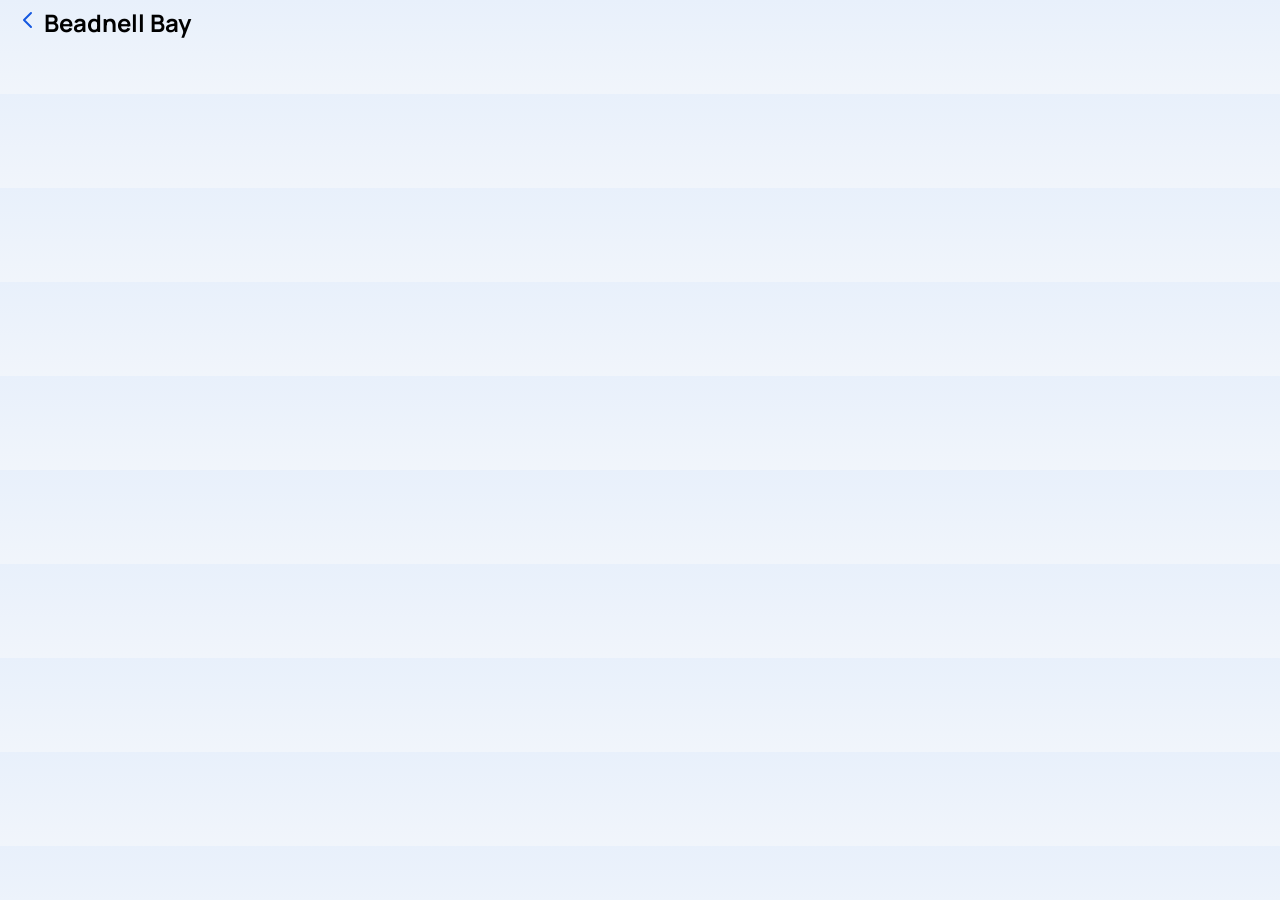
==== site.html @ 1bccefda "First commit" ====
<!doctype html>
<html>
  <head>
    <title>Wave Link</title>
    <link rel="stylesheet" href="style.css" />
    <meta charset="utf-8" />
    <meta name="viewport" content="width=device-width, initial-scale=1" />
    <link rel="preconnect" href="https://fonts.gstatic.com" crossorigin />
    <link
      href="https://fonts.googleapis.com/css2?family=Manrope:wght@400;500;600;700;800&family=Space+Grotesk:wght@500;600;700&display=swap"
      rel="stylesheet"
    />
    <link rel="stylesheet" href="motion.css" />
    <link rel="icon" href="assets/logo/favicon/favicon.ico" sizes="any" />
    <link
      rel="icon"
      href="assets/logo/favicon/favicon.svg"
      type="image/svg+xml"
    />
    <link
      rel="apple-touch-icon"
      href="assets/logo/favicon/apple-touch-icon.png"
    />
  </head>

  <body>
    <header>
      <a href="index.html" class="back-home-arrow">
        <img src="assets/icons/ui/chevron-left-blue.svg" alt="" />
      </a>
      <h2>Beadnell Bay</h2>
    </header>
    <main></main>
  </body>
</html>
---- style.css ----
header,
main {
  padding-left: 16px;
  padding-right: 16px;
}

body {
  margin: 0;
  background: linear-gradient(180deg, #e8f0fb 0%, #f4f7fb 130px);
  font-family:
    "Manrope",
    -apple-system,
    "Segoe UI",
    sans-serif;
}

main {
  padding-bottom: 50px;
}

.number {
  font-family: "Space Grotesk", "Space Mono", monospace;
}

header {
  display: flex;
  align-items: center;
  gap: 4px;
  height: 44px;
  padding: 0 16px;
  padding-top: env(safe-area-inset-top);
}

.search-icon-header {
  width: 21px;
  height: 21px;
  flex-shrink: 0;
  margin-left: auto;
}

.bell {
  width: 21px;
  height: 21px;
  flex-shrink: 0;
  margin-left: 14px;
}

.avatar {
  flex-shrink: 0;
  background-color: rgb(64, 70, 238);
  border-radius: 50px;
  padding: 7px 7px 7px 7px;
  color: #fff;
  font-size: 12px;
  font-weight: 800;
  border: solid 1px white;
  margin-left: 15px;
}

.search-bar {
  display: flex;
  align-content: center;
  gap: 9px;
  height: 46px;
  padding: 0 14px;
  background: #fff;
  border-radius: 14px;
  box-shadow:
    0 1px 2px rgba(10, 27, 51, 0.06),
    0 6px 18px -10px rgba(10, 27, 51, 0.18);
  margin-top: 12px;
  margin-bottom: 12px;
}

.search-icon {
  width: 18px;
  height: 18px;
  flex-shrink: 0;
  padding-top: 13px;
}

.search-bar input {
  flex-grow: 1;
  min-width: 0;
  border: 0;
  outline: none;
  background: transparent;
  font-family: inherit;
  font-size: 16px;
  color: #0a1b33;
  appearance: none;
}

.visually-hidden {
  position: absolute;
  width: 1px;
  height: 1px;
  overflow: hidden;
  white-space: nowrap;
}

.condition-near {
  background-color: white;
  border-radius: 14px;
  margin-top: 20px;
  display: flex;
  flex-direction: column;
  padding: 14px;
}

.condition-near-icon {
  width: 14px;
  height: 14px;
  flex-shrink: 0;
  margin-right: -5px;
}

.condition-near-title {
  display: flex;
  align-items: center;
  gap: 10px;
}

.condition-near-you {
  margin: 0;
  font-size: 14px;
  font-weight: 600;
}

.location {
  font-size: 15px;
  font-weight: 700;
  color: rgb(0, 0, 0);
}

.time {
  font-size: 11px;
  font-weight: 500;
  color: rgb(98, 98, 98);
  margin-left: auto;
}

.type {
  font-size: 9px;
  font-weight: 700;
  color: #5a6c85;
}

.number {
  font-size: 19px;
  font-weight: 600;
  color: #0a1b33;
}

.extra {
  font-size: 10px;
  font-weight: 600;
  color: #5a6c85;
}

.type {
  text-transform: uppercase;
  letter-spacing: 0.07em;
}

.hero-main {
  display: flex;
  align-items: flex-end;
  gap: 14px;
  margin-top: 10px;
}

.hero-wind {
  display: flex;
  align-items: flex-end;
  gap: 6px;
}

.hero-number {
  font-size: 62px;
  font-weight: 600;
  letter-spacing: -2.5px;
  line-height: 0.85;
  color: #0a1b33;
}

.hero-unit {
  display: flex;
  flex-direction: column;
  gap: 2px;
  padding-bottom: 5px;
  font-size: 12px;
  font-weight: 800;
  color: #34465f;
}

.hero-dir {
  color: #1558e0;
}

.hero-gusts {
  display: flex;
  flex-direction: column;
  gap: 2px;
  padding-bottom: 4px;
}

.hero-gusts-label {
  font-size: 11px;
  font-weight: 700;
  color: #5a6c85;
}

.hero-gusts-value {
  font-family: "Space Grotesk", sans-serif;
  font-size: 26px;
  font-weight: 600;
  color: #0a1b33;
}

.hero-metrics {
  display: flex;
  gap: 6px;
  margin-top: 11px;
  padding-top: 11px;
  border-top: 1px solid #e4e9f0;
}

.hero-metric {
  flex: 1 1 0;
  display: flex;
  flex-direction: column;
  gap: 1px;
}

.hero-actions {
  display: flex;
  gap: 8px;
  margin-top: 12px;
  padding-top: 12px;
  border-top: 1px solid #e4e9f0;
}

.check-in-button {
  flex: 1 1 0;
  height: 46px;
  border: 0;
  border-radius: 12px;
  background: #1558e0;
  color: #fff;
  font-size: 14px;
  font-weight: 800;
  display: flex;
  align-items: center;
  justify-content: center;
  gap: 8px;
  cursor: pointer;
}

.cam-button {
  width: 52px;
  height: 46px;
  border: 0;
  border-radius: 12px;
  background: #eef4fe;
  display: flex;
  align-items: center;
  justify-content: center;
  flex-shrink: 0;
  cursor: pointer;
}

.sport-picker legend {
  padding: 0;
  padding-top: 20px;
  margin-bottom: 8px;
  font-size: 10px;
  font-weight: 700;
  letter-spacing: 0.09em;
  text-transform: uppercase;
  color: #5a6c85;
}

.sport-picker {
  border: 0;
  margin: 0;
  padding: 0;
  padding-top: 20px;
}

.pills {
  display: flex;
  gap: 7px;
  background-color: white;
  border-radius: 14px;
  padding: 5px 5px 5px 5px;
}

.pills label {
  background-color: white;
  border-radius: 14px;
  display: flex;
  flex-direction: column;
  align-items: center;
  justify-content: center;
  font-size: 10px;
  flex-grow: 1;
  flex-basis: 0;
  height: 46px;
  gap: 2px;
  font-weight: 700;
  color: #34465f;
}

.pills input {
  position: absolute;
  opacity: 0;
  pointer-events: none;
}

.pills input:checked + label {
  background-color: #1558e0;
  color: white;
}

.pills label img {
  width: 19px;
  height: 19px;
}

.pills input:checked + label img {
  filter: brightness(0) invert(1);
}

.out-now-container {
  background-color: white;
  border-radius: 14px;
  margin-top: -10px;
  display: flex;
  flex-direction: column;
  padding: 14px;
}

.out-now-title {
  display: flex;
  align-items: center;
  justify-content: space-between;
}

.out-right-now-title {
  font-size: 17px;
  font-weight: 800;
}

.out-now-see-all {
  text-decoration: none;
  font-size: 11.5px;
  font-weight: 700;
  color: #1558e0;
  padding: 8px;
  margin: -8px;
}

.out-now-container-title {
  display: flex;
  align-items: center;
  gap: 8px;
  margin-bottom: 10px;
}

.dot {
  width: 9px;
  height: 9px;
  border-radius: 50%;
  background: #0b7a53;
  flex-shrink: 0;
}

.spots-count {
  margin-left: auto;
  font-size: 10.5px;
  font-weight: 700;
  color: #5a6c85;
}

.friend-count {
  font-size: 14.5px;
  font-weight: 800;
}

.friend-tiles {
  display: flex;
  gap: 6px;
  overflow-x: auto;
  scroll-snap-type: x mandatory;
  scrollbar-width: none;
  margin: 0 -14px;
  padding: 0 14px;
  scroll-padding: 0 14px;
}

.friend-tiles::-webkit-scrollbar {
  display: none;
}

.add-friend {
  justify-content: center;
  border: 1.5px dashed #c2d3e8;
  background: #fff;
}

.add-friend .friend-avatar {
  background: #eef4fe !important;
  color: #1558e0;
  font-size: 20px;
  font-weight: 600;
}

.add-friend .friend-name {
  color: #1558e0;
}

.friend-tile,
.add-friend {
  width: 23%;
  flex-shrink: 0;
  scroll-snap-align: start;
  display: flex;
  flex-direction: column;
  align-items: center;
  gap: 5px;
  padding: 10px 6px;
  text-align: center;
  text-decoration: none;
  color: inherit;
  background-color: #f4f7fb;
  border-radius: 12px;
}

.friend-tile {
  display: flex;
  flex-direction: column;
  align-items: center;
  gap: 5px;
  flex-grow: 1;
  flex-basis: 0;
  padding: 10px 6px;
  text-align: center;
  color: inherit;
  background-color: #f4f7fb;
  border-radius: 12px;
  text-decoration: none;
}

.friend-avatar {
  position: relative;
  width: 36px;
  height: 36px;
  border-radius: 50%;
  color: #fff;
  font-size: 12px;
  font-weight: 800;
  display: flex;
  align-items: center;
  justify-content: center;
  flex-shrink: 0;
}

.friend-badge {
  position: absolute;
  right: -3px;
  bottom: -3px;
  width: 17px;
  height: 17px;
  padding: 3px;
  background: #fff;
  border-radius: 50%;
  box-sizing: border-box;
}

.friend-name {
  white-space: nowrap;
  overflow: hidden;
  text-overflow: ellipsis;
  max-width: 100%;
  font-size: 12px;
  font-weight: 800;
  color: #0a1b33;
  text-decoration: none;
}

.friend-status {
  font-size: 10px;
  font-weight: 600;
  color: #5a6c85;
  line-height: 1.25;
  text-decoration: none;
}

.friend-tile,
.add-friend {
  flex: 0 0 18%;
}

.out-now-lower {
  display: flex;
  align-items: center;
  gap: 8px;
  margin-top: 12px;
  padding-top: 11px;
  border-top: 1px solid #edf1f6;
}

.people-out {
  font-size: 12px;
  font-weight: 700;
  color: #34465f;
}

.busiest {
  margin-left: auto;
  display: flex;
  align-items: center;
  font-size: 11px;
  font-weight: 700;
  gap: 4px;
  color: #1558e0;
  text-decoration: none;
  white-space: nowrap;
}

.busiest img {
  width: 18px;
  height: 18px;
  margin-right: -5px;
}

.favourite-spots-heading {
  display: flex;
  align-items: center;
  justify-content: space-between;
}

.favourite-spots-edit {
  text-decoration: none;
  font-size: 11.5px;
  font-weight: 700;
  color: #1558e0;
  padding: 8px;
  margin: -8px;
}

.favourite-tiles {
  display: flex;
  flex-direction: column;
  gap: 9px;
}

.favourite-spots-title {
  margin: 0;
  font-size: 17px;
  font-weight: 800;
}

.favourite-tile {
  background-color: white;
  border-radius: 14px;
  display: flex;
  flex-direction: column;
  padding: 14px;
  text-decoration: none;
  color: inherit;
  gap: 9px;
}

.favourite-spots {
  display: flex;
  flex-direction: column;
  gap: 9px;
  margin-top: 20px;
}

.fav-metrics {
  display: flex;
  gap: 6px;
}

.fav-metric {
  flex-grow: 1;
  flex-basis: 0;
  display: flex;
  flex-direction: column;
  gap: 1px;
}

.spot-upper {
  display: flex;
  align-items: center;
  gap: 8px;
}

.spot-name {
  font-size: 18px;
  font-weight: 700;
}

.spot-verdict {
  font-size: 12px;
  font-weight: 800;
  padding: 3px 8px;
  border-radius: 8px;
}

.verdict--good {
  color: #0b7a53;
  background: #e6f4ee;
}
.verdict--moderate {
  color: #9a5b00;
  background: #fbf0de;
}
.verdict--poor {
  color: #c0392b;
  background: #fbeae7;
}

.spot-dist {
  margin-left: auto;
  font-size: 13px;
  font-weight: 500;
  color: #5a6c85;
}

.spot-label {
  font-size: 8.5px;
  font-weight: 700;
  letter-spacing: 0.07em;
  text-transform: uppercase;
  color: #5a6c85;
}

.spot-value {
  font-size: 15px;
  font-weight: 600;
  letter-spacing: -0.3px;
  color: #0a1b33;
}

.spot-tide {
  font-family: inherit;
  font-size: 12.5px;
  font-weight: 700;
  padding-top: 2px;
}

.spot-lower {
  display: flex;
  align-items: center;
  gap: 8px;
  margin-top: 12px;
  padding-top: 11px;
  border-top: 1px solid #edf1f6;
}

.spot-avatars {
  display: flex;
  align-items: center;
}

.mini-avatar {
  width: 23px;
  height: 23px;
  border-radius: 50%;
  display: flex;
  align-items: center;
  justify-content: center;
  font-size: 9px;
  font-weight: 800;
  color: #fff;
  box-shadow: 0 0 0 2px #fff;
}

.mini-more {
  height: 23px;
  padding: 0 6px;
  border-radius: 12px;
  display: flex;
  align-items: center;
  background: #edf1f6;
  color: #34465f;
  font-size: 9.5px;
  font-weight: 800;
  box-shadow: 0 0 0 2px #fff;
}

.mini-avatar + .mini-avatar,
.mini-more {
  margin-left: -7px;
}

.spot-here {
  margin-right: auto;
  display: flex;
  align-items: center;
  font-size: 11px;
  font-weight: 700;
  gap: 4px;
  text-decoration: none;
  white-space: nowrap;
}

.spot-lower img {
  margin-left: auto;
  width: 18px;
  height: 18px;
  margin-right: -5px;
}

.tab-bar {
  position: fixed;
  left: 0;
  right: 0;
  bottom: 0;
  display: flex;
  height: 45px;
  padding: 8px 8px 0;
  background: rgba(255, 255, 255, 0.96);
  border-top: 1px solid #e4e9f0;
}

.tab {
  flex-grow: 1;
  flex-basis: 0;
  height: 52px;
  display: flex;
  flex-direction: column;
  align-items: center;
  justify-content: center;
  gap: 3px;
  font-size: 10px;
  font-weight: 700;
  color: #5a6c85;
  text-decoration: none;
}

.tab img {
  width: 21px;
  height: 21px;
  opacity: 0.55;
}

.tab.is-active {
  color: #1558e0;
}

.tab.is-active img {
  opacity: 1;
}

.sheet {
  box-sizing: border-box;
  width: 100%;
  max-width: none;
  margin: 0 0 auto;
  margin-top: auto;
  border: 0;
  border-radius: 26px 26px 0 0;
  padding: 10px 18px 24px;
  background: #fff;
}

.sheet::backdrop {
  background: rgba(6, 18, 34, 0.5);
}

.until-display {
  display: flex;
  align-items: center;
  gap: 12px;
  padding: 12px 14px;
  border-radius: 15px;
  background: #f4f7fb;
}

.until-time {
  font-family: "Space Grotesk", sans-serif;
  font-size: 30px;
  font-weight: 600;
  letter-spacing: -1px;
  color: #0a1b33;
}

.until-note {
  margin-left: auto;
  font-size: 11.5px;
  font-weight: 700;
  color: #5a6c85;
}

.until-chips {
  display: flex;
  gap: 7px;
  margin-top: 9px;
}

.until-chips input {
  position: absolute;
  opacity: 0;
  pointer-events: none;
}

.until-chips label {
  flex: 1 1 0;
  height: 42px;
  border-radius: 12px;
  border: 1px solid #e4e9f0;
  background: #fff;
  color: #34465f;
  display: flex;
  align-items: center;
  justify-content: center;
  font-size: 12px;
  font-weight: 800;
  cursor: pointer;
}

.until-chips input:checked + label {
  background: #eef4fe;
  border: 1.5px solid #1558e0;
  color: #1558e0;
}

.sheet {
  width: 100%;
  max-width: none;
  max-height: 88vh;
  margin: auto 0 0;
  border: 0;
  border-radius: 26px 26px 0 0;
  padding: 10px 18px calc(20px + env(safe-area-inset-bottom));
  background: #fff;
  overflow-y: auto;
  gap: 16px;
}

.sheet[open] {
  display: flex;
  flex-direction: column;
  gap: 16px;
}

body.sheet-open {
  overflow: hidden;
}

.sheet::backdrop {
  background: rgba(6, 18, 34, 0.5);
}

.sheet-grabber {
  width: 38px;
  height: 5px;
  border-radius: 3px;
  background: #dce3ec;
  align-self: center;
  flex-shrink: 0;
}

.sheet h2 {
  margin: 0;
  font-size: 21px;
  font-weight: 800;
  letter-spacing: -0.5px;
  color: #0a1b33;
}

.sheet-sub {
  margin: 3px 0 0;
  font-size: 11.5px;
  color: #5a6c85;
}

.sheet-field {
  display: flex;
  flex-direction: column;
  gap: 9px;
}

.sheet-label {
  font-size: 10px;
  font-weight: 800;
  letter-spacing: 0.09em;
  text-transform: uppercase;
  color: #5a6c85;
}

.sheet-note {
  margin: 0;
  font-size: 10.5px;
  line-height: 1.45;
  color: #5a6c85;
}

.until-display img {
  width: 20px;
  height: 20px;
}

.sheet .pills {
  background-color: #f4f7fb;
}

.visibility {
  display: flex;
  gap: 7px;
}

.visibility input {
  position: absolute;
  opacity: 0;
  pointer-events: none;
}

.visibility label {
  flex: 1 1 0;
  height: 44px;
  border-radius: 13px;
  border: 1px solid #e4e9f0;
  background: #fff;
  color: #34465f;
  display: flex;
  align-items: center;
  justify-content: center;
  gap: 6px;
  font-size: 12.5px;
  font-weight: 800;
  cursor: pointer;
}

.visibility input:checked + label {
  background: #eef4fe;
  border: 1.5px solid #1558e0;
  color: #1558e0;
}

.visibility label img {
  width: 16px;
  height: 16px;
}

.btn-primary {
  height: 50px;
  border: 0;
  border-radius: 14px;
  background: #1558e0;
  color: #fff;
  font-family: inherit;
  font-size: 15.5px;
  font-weight: 800;
  cursor: pointer;
}

#sheet-close {
  height: 50px;
  margin-top: -8px;
  border: 0;
  background: #f4f7fb;
  color: #5a6c85;
  border: 1.5px solid #e4e9f0;
  border-radius: 14px;
  font-family: inherit;
  font-size: 13px;
  font-weight: 700;
  cursor: pointer;
}

.done-top {
  display: flex;
  flex-direction: column;
  align-items: center;
  gap: 10px;
  padding: 6px 0 2px;
  text-align: center;
}

.done-tick {
  width: 68px;
  height: 68px;
  border-radius: 50%;
  background: #e6f4ee;
  display: flex;
  align-items: center;
  justify-content: center;
}

.done-tick img {
  width: 32px;
  height: 32px;
}

.done-friends {
  display: flex;
  align-items: center;
  gap: 11px;
  padding: 12px 14px;
  border-radius: 14px;
  background: #f4f7fb;
}

.checked-text {
  flex-grow: 1;
  min-width: 0;
  display: flex;
  flex-direction: column;
  gap: 1px;
}

.checked-title {
  font-size: 12.5px;
  font-weight: 800;
  color: #0a1b33;
}

.done-friends .checked-title {
  color: #0a1b33;
}
.done-friends .mini-avatar {
  box-shadow: 0 0 0 2px #f4f7fb;
}

.sheet:focus {
  outline: none;
}

.done-lower {
  display: flex;
  gap: 8px;
}

.done-lower > button {
  flex: 1 1 0;
  min-width: 0;
}

#report-photo-button {
  height: 54px;
  border: 0;
  border-radius: 14px;
  background: #eef4fe;
  color: #1558e0;
  font-family: inherit;
  font-size: 14.5px;
  font-weight: 800;
  display: flex;
  align-items: center;
  justify-content: center;
  gap: 8px;
  cursor: pointer;
}

#report-photo-button img {
  width: 18px;
  height: 18px;
}

.checked-banner {
  display: flex;
  align-items: center;
  gap: 10px;
  padding: 11px 13px;
  margin-top: 12px;
  border-radius: 14px;
  background: #1558e0;
}

.checked-banner[hidden] {
  display: none;
}

.checked-dot {
  width: 9px;
  height: 9px;
  border-radius: 50%;
  background: #7be8b8;
  flex-shrink: 0;
}

.checked-text {
  flex-grow: 1;
  display: flex;
  flex-direction: column;
  min-width: 0;
}

.checked-title {
  font-size: 12.5px;
  font-weight: 800;
  color: #fff;
}

.checked-sub {
  font-size: 11px;
  color: #c7dbfb;
}

.checked-out {
  height: 30px;
  padding: 0 12px;
  border: 0;
  border-radius: 10px;
  background: rgba(255, 255, 255, 0.18);
  color: #fff;
  font-family: inherit;
  font-size: 11.5px;
  font-weight: 800;
  cursor: pointer;
  flex-shrink: 0;
}

#photo-input {
  position: absolute;
  width: 1px;
  height: 1px;
  opacity: 0;
  pointer-events: none;
}

.photo-preview {
  width: 46px;
  height: 46px;
  border-radius: 12px;
  object-fit: cover;
  flex-shrink: 0;
}

.photo-preview[hidden] {
  display: none;
}
---- motion.css ----
/* ==========================================================
   wavelink motion
   Link this AFTER style.css:  <link rel="stylesheet" href="motion.css" />
   ========================================================== */

/* ---------- the header wordmark ---------- */

header {
  position: relative; /* a normal part of the page: it scrolls away straight away */
  z-index: 50;
  padding-top: env(safe-area-inset-top);
}

.brand {
  display: inline-flex;
  align-items: flex-start;
  font-family:
    "Manrope",
    -apple-system,
    sans-serif;
  font-weight: 800;
  font-size: 24px;
  letter-spacing: -0.045em;
  line-height: 1;
  color: #0a1b33;
  text-decoration: none;
}

.brand-link {
  color: #1558e0;
}

/* the w, and the wave it turns into */
.brand-w {
  position: relative;
  display: inline-block;
}

.brand-w-letter {
  display: inline-block;
  transform-origin: 50% 60%;
  transition:
    opacity 0.3s ease 0.1s,
    transform 0.4s cubic-bezier(0.65, 0, 0.35, 1) 0.1s;
}

.brand-wave {
  position: absolute;
  left: 50%;
  top: 0.24em;
  width: 0.86em;
  height: 0.52em;
  transform: translateX(-50%);
  overflow: visible;
}

.brand-wave path {
  fill: none;
  stroke: #1558e0;
  stroke-width: 4.6;
  stroke-linecap: round;
  stroke-dasharray: 1;
  stroke-dashoffset: 1;
  transition: stroke-dashoffset 0.45s cubic-bezier(0.3, 0.6, 0.2, 1);
}

/* "avelink" folds away */
.brand-rest {
  display: inline-block;
  overflow: hidden;
  white-space: nowrap;
  max-width: 3.3em;
  transition:
    max-width 0.55s cubic-bezier(0.65, 0, 0.35, 1) 0.25s,
    opacity 0.4s ease 0.3s;
}

/* ---------- scrolled: fold "avelink" away, then turn the w into a wave ----------
   Going down: the letters fold first (0–0.55s), then the w becomes a wave (from 0.3s).
   Coming back up: it plays in reverse — wave first, then the letters return. */
header.is-condensed .brand-rest {
  max-width: 0;
  opacity: 0;
  transition-delay: 0s, 0s;
}

header.is-condensed .brand-w-letter {
  opacity: 0;
  transform: scaleY(0.4);
  transition-delay: 0.3s, 0.3s;
}

header.is-condensed .brand-wave path {
  stroke-dashoffset: 0;
  transition-delay: 0.35s;
}

/* ---------- the splash ---------- */

body.is-splashing {
  overflow: hidden;
} /* no scrolling behind the splash */
body.is-splashing .brand {
  opacity: 0;
} /* the splash word lands here, so hide the real one */

.splash {
  position: fixed;
  inset: 0;
  z-index: 200;
  display: flex;
  align-items: center;
  justify-content: center;
}

.splash::before {
  /* the background, on its own layer so it can fade */
  content: "";
  position: absolute;
  inset: 0;
  background: linear-gradient(180deg, #e8f0fb 0%, #f4f7fb 45%);
  transition: opacity 0.5s ease 0.15s;
}

.splash-word {
  position: relative;
  display: flex;
  font-family:
    "Manrope",
    -apple-system,
    sans-serif;
  font-weight: 800;
  font-size: 48px;
  letter-spacing: -0.045em;
  line-height: 1;
  color: #0a1b33;
  transform-origin: 0 0;
  transition: transform 0.8s cubic-bezier(0.65, 0, 0.35, 1);
}

.splash-word .blue {
  color: #1558e0;
}

/* 1. letters rise in, 55ms apart   2. a swell rolls through the name */
.splash-word span {
  display: inline-block;
  opacity: 0;
  animation:
    rise 0.6s cubic-bezier(0.2, 0.7, 0.2, 1) forwards,
    swell 0.8s cubic-bezier(0.45, 0, 0.3, 1);
  animation-delay: calc(var(--i) * 55ms), calc(0.7s + var(--i) * 55ms);
}

@keyframes rise {
  from {
    opacity: 0;
    transform: translateY(0.4em);
  }
  to {
    opacity: 1;
    transform: translateY(0);
  }
}

@keyframes swell {
  0%,
  100% {
    transform: translateY(0);
  }
  35% {
    transform: translateY(-0.18em);
  }
  70% {
    transform: translateY(0.04em);
  }
}

.splash-caption {
  position: absolute;
  left: 0;
  right: 0;
  bottom: 70px;
  margin: 0;
  text-align: center;
  font-family:
    "Manrope",
    -apple-system,
    sans-serif;
  font-size: 12.5px;
  font-weight: 700;
  color: #5a6c85;
  opacity: 0;
  transform: translateY(4px);
  transition:
    opacity 0.4s ease,
    transform 0.4s ease;
}

/* 3. still loading: the swell keeps rolling and the caption appears */
.splash.is-loading .splash-word span {
  opacity: 1;
  animation: swell-loop 1.2s cubic-bezier(0.45, 0, 0.3, 1) infinite;
  animation-delay: calc(var(--i) * 55ms);
}

@keyframes swell-loop {
  0%,
  67%,
  100% {
    transform: translateY(0);
  }
  23% {
    transform: translateY(-0.18em);
  }
  47% {
    transform: translateY(0.04em);
  }
}

.splash.is-loading .splash-caption {
  opacity: 1;
  transform: translateY(0);
}

/* 4. the word flies up into the header (motion.js sets the exact transform) */
.splash.is-docking .splash-word span {
  opacity: 1;
  animation: none;
}

.splash.is-docking::before,
.splash.is-docking .splash-caption {
  opacity: 0;
}

/* ---------- Reduce Motion: no animation, just the content ---------- */
@media (prefers-reduced-motion: reduce) {
  .splash-word span {
    animation: none;
    opacity: 1;
  }
  .splash-word,
  .splash::before {
    transition: none;
  }
}
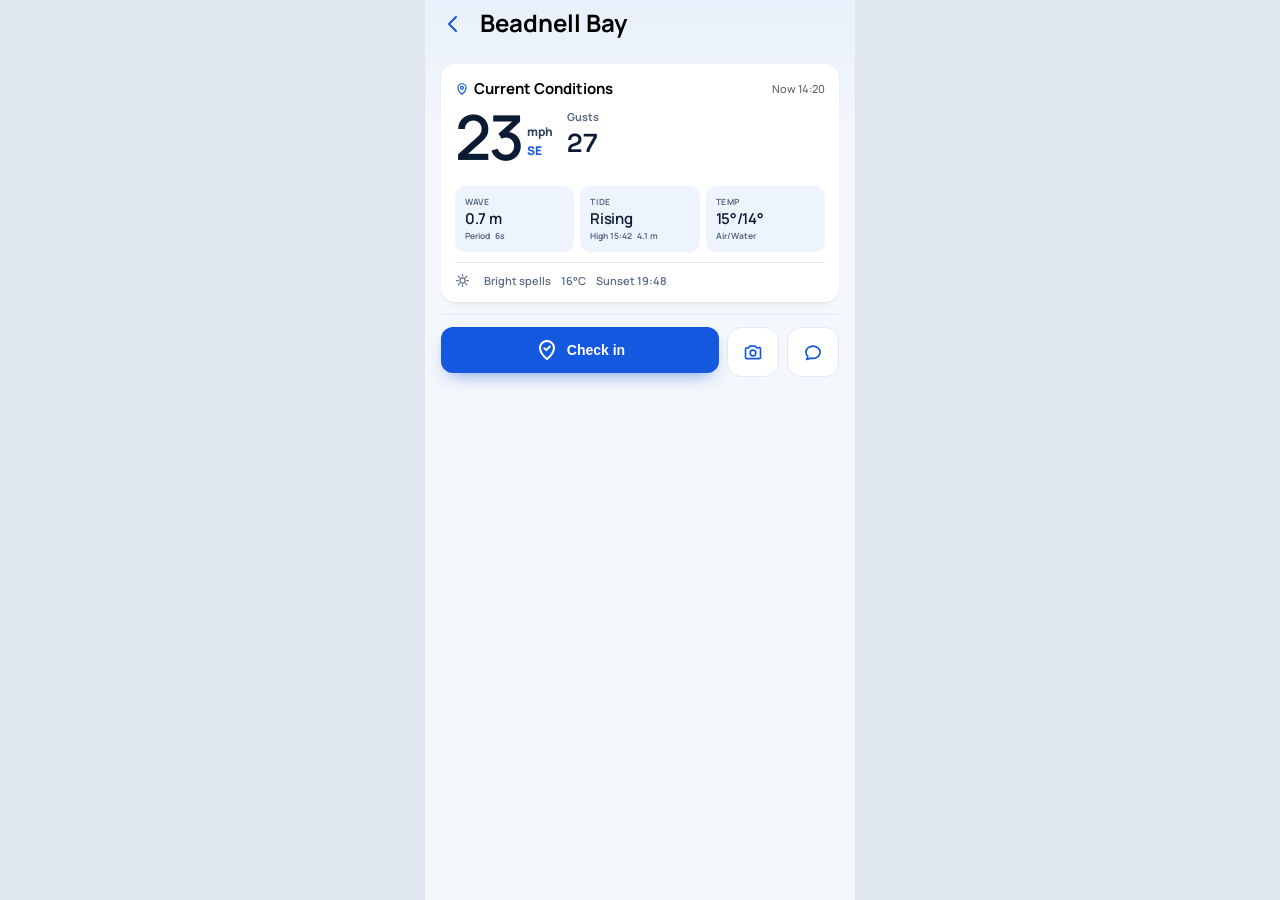
==== commit 1fd9c55e: "Addition of the site page" ====
--- a/site.html
+++ b/site.html
@@ -21,15 +21,265 @@
       rel="apple-touch-icon"
       href="assets/logo/favicon/apple-touch-icon.png"
     />
+    <meta name="theme-color" content="#eaf1fc" />
   </head>
 
-  <body>
-    <header>
+  <body data-spot="beadnell">
+    <header class="site-header">
       <a href="index.html" class="back-home-arrow">
         <img src="assets/icons/ui/chevron-left-blue.svg" alt="" />
       </a>
-      <h2>Beadnell Bay</h2>
+      <h2 class="header-site-location">Beadnell Bay</h2>
     </header>
-    <main></main>
+    <main>
+      <div class="checked-banner" id="checked-banner" hidden>
+        <span class="checked-dot"></span>
+        <div class="checked-text">
+          <span class="checked-title">You're at Beadnell Bay</span>
+          <span class="checked-sub" id="checked-sub"
+            >Wingfoiling · until 18:30</span
+          >
+        </div>
+        <button type="button" class="checked-out" id="check-out-button">
+          Check out
+        </button>
+      </div>
+      <section class="condition-near-site">
+        <div class="condition-near-title">
+          <img
+            alt=""
+            src="assets/icons/nav/map-blue.svg"
+            class="condition-near-icon"
+          />
+          <span class="location">Current Conditions</span>
+          <span class="time">Now 14:20</span>
+        </div>
+        <div class="hero-main">
+          <div class="hero-wind">
+            <span class="hero-number" id="hero-value">23</span>
+            <div class="hero-unit">
+              <span id="hero-unit">mph</span>
+              <span class="hero-dir" id="hero-dir">SE</span>
+            </div>
+          </div>
+          <div class="hero-gusts">
+            <span class="hero-gusts-label" id="hero-sec-label">Gusts</span>
+            <span class="hero-gusts-value" id="hero-sec-value">27</span>
+          </div>
+        </div>
+
+        <div class="hero-metrics-site">
+          <div class="hero-metric-site">
+            <div class="hero-metric-site-big">
+              <span class="spot-label">Wave</span>
+              <span class="spot-value">0.7 m</span>
+            </div>
+            <div class="hero-metric-site-small">
+              <span class="spot-label-site">Period</span>
+              <span class="spot-value-site">6s</span>
+            </div>
+          </div>
+          <div class="hero-metric-site">
+            <div class="hero-metric-site-big">
+              <span class="spot-label">Tide</span>
+              <span class="spot-value">Rising</span>
+            </div>
+            <div class="hero-metric-site-small">
+              <span class="spot-label-site">High 15:42</span>
+              <span class="spot-value-site">4.1 m</span>
+            </div>
+          </div>
+          <div class="hero-metric-site">
+            <div class="hero-metric-site-big">
+              <span class="spot-label">Temp</span>
+              <span class="spot-value">15°/14°</span>
+            </div>
+            <div class="hero-metric-site-small">
+              <span class="spot-label-site">Air/Water</span>
+              <span class="spot-value-site"></span>
+            </div>
+          </div>
+        </div>
+        <div class="lower-weather">
+          <img src="assets/icons/ui/sun-grey.svg" alt="" />
+          <span class="weather-desc-1">Bright spells</span>
+          <span class="weather-desc-2">16°C</span>
+          <span class="weather-desc-3">Sunset 19:48</span>
+        </div>
+      </section>
+      <div class="hero-actions">
+        <button type="button" class="check-in-button">
+          <img src="assets/icons/ui/check-in-white.svg" alt="" />
+          Check in
+        </button>
+        <button
+          type="button"
+          class="cam-button"
+          id="photo-button-site"
+          aria-label="Post a spot report"
+        >
+          <img src="assets/icons/ui/camera-blue.svg" alt="" />
+        </button>
+
+        <input
+          type="file"
+          id="photo-input-site"
+          accept="image/*,video/*"
+          capture="environment"
+          class="visually-hidden"
+        />
+        <button type="button" class="group-chat-button">
+          <img src="assets/icons/ui/chat-blue.svg" alt="" />
+        </button>
+      </div>
+    </main>
+    <dialog class="sheet" id="check-in-sheet">
+      <span class="sheet-grabber"></span>
+
+      <div class="sheet-head">
+        <div>
+          <h2>I'm at Beadnell Bay</h2>
+          <p class="sheet-sub">23 mph SE · gusts 27 · 0.7 m · water 14°</p>
+        </div>
+      </div>
+
+      <div class="sheet-field">
+        <span class="sheet-label">Activity</span>
+        <div class="pills">
+          <input
+            type="radio"
+            id="ci-wing"
+            name="ci-activity"
+            value="wing"
+            checked
+          />
+          <label for="ci-wing"
+            ><img alt="" src="assets/icons/activity/wing.svg" />Wing</label
+          >
+
+          <input type="radio" id="ci-surf" name="ci-activity" value="surf" />
+          <label for="ci-surf"
+            ><img alt="" src="assets/icons/activity/surf.svg" />Surf</label
+          >
+
+          <input type="radio" id="ci-kite" name="ci-activity" value="kite" />
+          <label for="ci-kite"
+            ><img alt="" src="assets/icons/activity/kite.svg" />Kite</label
+          >
+
+          <input type="radio" id="ci-sup" name="ci-activity" value="sup" />
+          <label for="ci-sup"
+            ><img alt="" src="assets/icons/activity/sup.svg" />SUP</label
+          >
+
+          <input type="radio" id="ci-kayak" name="ci-activity" value="kayak" />
+          <label for="ci-kayak"
+            ><img alt="" src="assets/icons/activity/kayak.svg" />Kayak</label
+          >
+        </div>
+      </div>
+
+      <div class="sheet-field">
+        <span class="sheet-label">Until</span>
+        <div class="until-display">
+          <img src="assets/icons/ui/clock-blue.svg" alt="" />
+          <span class="until-time" id="until-time">18:30</span>
+          <span class="until-note" id="until-note">about 4 hrs</span>
+        </div>
+        <div class="until-chips">
+          <input type="radio" id="u1" name="until" value="1" />
+          <label for="u1">1 hr</label>
+
+          <input type="radio" id="u2" name="until" value="2" />
+          <label for="u2">2 hrs</label>
+
+          <input type="radio" id="u4" name="until" value="4" checked />
+          <label for="u4">4 hrs</label>
+
+          <input type="radio" id="u0" name="until" value="open" />
+          <label for="u0">Open</label>
+        </div>
+      </div>
+
+      <div class="sheet-field">
+        <span class="sheet-label">Visible to</span>
+        <div class="visibility">
+          <input
+            type="radio"
+            id="vis-friends"
+            name="visibility"
+            value="friends"
+            checked
+          />
+          <label for="vis-friends"
+            ><img
+              src="assets/icons/nav/friends-blue.svg"
+              alt=""
+            />Friends</label
+          >
+
+          <input
+            type="radio"
+            id="vis-everyone"
+            name="visibility"
+            value="everyone"
+          />
+          <label for="vis-everyone"
+            ><img src="assets/icons/nav/profile.svg" alt="" />Everyone
+            here</label
+          >
+        </div>
+      </div>
+
+      <button type="button" class="btn-primary">Check in</button>
+      <button type="button" id="sheet-close">Cancel</button>
+    </dialog>
+    <dialog class="sheet" id="done-sheet">
+      <span class="sheet-grabber"></span>
+
+      <div class="done-top">
+        <span class="done-tick">
+          <img src="assets/icons/ui/check-green.svg" alt="" />
+        </span>
+        <h2>You're checked in</h2>
+        <p class="sheet-sub" id="done-sub">
+          Beadnell Bay · wingfoiling until 18:30
+        </p>
+      </div>
+
+      <div class="done-friends">
+        <div class="spot-avatars">
+          <span class="mini-avatar" style="background: #1558e0">KA</span>
+          <span class="mini-avatar" style="background: #e04f15">PJ</span>
+          <span class="mini-avatar" style="background: #5b49c9">JL</span>
+        </div>
+        <div class="checked-text">
+          <span class="checked-title">3 friends can see you're here</span>
+          <span class="sheet-note">They'll get an alert if they're nearby</span>
+        </div>
+      </div>
+      <div class="done-lower">
+        <button
+          type="button"
+          class="cam-button"
+          id="report-photo-button"
+          aria-label="Post a spot report"
+        >
+          Post a report
+          <img src="assets/icons/ui/camera-blue.svg" alt="" />
+        </button>
+
+        <input
+          type="file"
+          id="report-photo-input"
+          accept="image/*,video/*"
+          capture="environment"
+          class="visually-hidden"
+        />
+        <button type="button" class="btn-primary" id="done-close">Done</button>
+      </div>
+    </dialog>
+    <script src="script.js"></script>
+    <script src="motion.js"></script>
   </body>
 </html>
--- a/style.css
+++ b/style.css
@@ -1,11 +1,37 @@
+*,
+*::before,
+*::after {
+  box-sizing: border-box;
+}
+
 header,
 main {
   padding-left: 16px;
   padding-right: 16px;
 }
 
+html {
+  background: #f4f7fb;
+}
+
+@media (min-width: 500px) {
+  html {
+    background: #dfe6f0;
+  }
+}
+
+.sheet::backdrop {
+  background: rgba(6, 18, 34, 0.45);
+}
+
+html.sheet-open {
+  background: #fff;
+}
+
 body {
-  margin: 0;
+  max-width: 430px;
+  margin: 0 auto;
+  min-height: 100vh;
   background: linear-gradient(180deg, #e8f0fb 0%, #f4f7fb 130px);
   font-family:
     "Manrope",
@@ -106,6 +132,9 @@
   display: flex;
   flex-direction: column;
   padding: 14px;
+  box-shadow:
+    0 1px 2px rgba(10, 27, 51, 0.06),
+    0 6px 16px -12px rgba(10, 27, 51, 0.22);
 }
 
 .condition-near-icon {
@@ -255,6 +284,7 @@
   justify-content: center;
   gap: 8px;
   cursor: pointer;
+  box-shadow: 0 8px 18px -8px rgba(21, 88, 224, 0.63);
 }
 
 .cam-button {
@@ -294,6 +324,9 @@
   background-color: white;
   border-radius: 14px;
   padding: 5px 5px 5px 5px;
+  box-shadow:
+    0 1px 2px rgba(10, 27, 51, 0.06),
+    0 6px 16px -12px rgba(10, 27, 51, 0.22);
 }
 
 .pills label {
@@ -339,6 +372,9 @@
   display: flex;
   flex-direction: column;
   padding: 14px;
+  box-shadow:
+    0 1px 2px rgba(10, 27, 51, 0.06),
+    0 6px 16px -12px rgba(10, 27, 51, 0.22);
 }
 
 .out-now-title {
@@ -422,7 +458,10 @@
 
 .friend-tile,
 .add-friend {
-  width: 23%;
+  flex: 0 0 78px;
+  width: 78px;
+  box-sizing: border-box;
+  min-width: 0;
   flex-shrink: 0;
   scroll-snap-align: start;
   display: flex;
@@ -435,21 +474,6 @@
   color: inherit;
   background-color: #f4f7fb;
   border-radius: 12px;
-}
-
-.friend-tile {
-  display: flex;
-  flex-direction: column;
-  align-items: center;
-  gap: 5px;
-  flex-grow: 1;
-  flex-basis: 0;
-  padding: 10px 6px;
-  text-align: center;
-  color: inherit;
-  background-color: #f4f7fb;
-  border-radius: 12px;
-  text-decoration: none;
 }
 
 .friend-avatar {
@@ -497,11 +521,6 @@
   text-decoration: none;
 }
 
-.friend-tile,
-.add-friend {
-  flex: 0 0 18%;
-}
-
 .out-now-lower {
   display: flex;
   align-items: center;
@@ -571,6 +590,9 @@
   text-decoration: none;
   color: inherit;
   gap: 9px;
+  box-shadow:
+    0 1px 2px rgba(10, 27, 51, 0.06),
+    0 6px 16px -12px rgba(10, 27, 51, 0.22);
 }
 
 .favourite-spots {
@@ -718,12 +740,14 @@
 
 .tab-bar {
   position: fixed;
-  left: 0;
-  right: 0;
+  left: 50%;
+  transform: translateX(-50%);
+  width: 100%;
+  max-width: 430px;
   bottom: 0;
   display: flex;
-  height: 45px;
-  padding: 8px 8px 0;
+  height: 52px;
+  padding: 4px 8px 0;
   background: rgba(255, 255, 255, 0.96);
   border-top: 1px solid #e4e9f0;
 }
@@ -755,18 +779,6 @@
 
 .tab.is-active img {
   opacity: 1;
-}
-
-.sheet {
-  box-sizing: border-box;
-  width: 100%;
-  max-width: none;
-  margin: 0 0 auto;
-  margin-top: auto;
-  border: 0;
-  border-radius: 26px 26px 0 0;
-  padding: 10px 18px 24px;
-  background: #fff;
 }
 
 .sheet::backdrop {
@@ -1136,3 +1148,171 @@
 .photo-preview[hidden] {
   display: none;
 }
+
+.site-header {
+  display: flex;
+  align-items: center;
+  gap: 4px;
+  height: 44px;
+  padding: 0 16px;
+}
+
+.back-home-arrow {
+  width: 21px;
+  height: 21px;
+  flex-shrink: 0;
+  margin-right: 14px;
+}
+
+.header-site-location {
+  display: flex;
+  margin-right: auto;
+}
+
+.condition-near-site {
+  background-color: white;
+  border-radius: 14px;
+  margin-top: 20px;
+  display: flex;
+  flex-direction: column;
+  padding: 14px;
+  box-shadow:
+    0 1px 2px rgba(10, 27, 51, 0.06),
+    0 6px 16px -12px rgba(10, 27, 51, 0.22);
+}
+
+.condition-near-icon {
+  width: 14px;
+  height: 14px;
+  flex-shrink: 0;
+  margin-right: -5px;
+}
+
+.condition-near-title {
+  display: flex;
+  align-items: center;
+  gap: 10px;
+}
+
+.condition-near-you {
+  margin: 0;
+  font-size: 14px;
+  font-weight: 600;
+}
+
+.hero-metrics-site {
+  display: flex;
+  gap: 6px;
+  margin-top: 11px;
+  padding-top: 11px;
+  padding-bottom: 10px;
+}
+
+.hero-metric-site {
+  background-color: #eef4fe;
+  border-radius: 10px;
+  padding: 10px;
+  flex: 1 1 0;
+  display: flex;
+  flex-direction: column;
+  gap: 1px;
+}
+
+.hero-metric-site-big {
+  display: flex;
+  flex-direction: column;
+}
+
+.hero-metric-site-small {
+  display: flex;
+}
+
+.spot-label-site,
+.spot-value-site {
+  font-size: 8.5px;
+  font-weight: 700;
+  color: #5a6c85;
+}
+
+.spot-label-site {
+  padding-right: 5px;
+}
+
+.lower-weather {
+  border-top: 1px solid #e4e9f0;
+  display: flex;
+  align-items: left;
+  padding-top: 10px;
+}
+
+.lower-weather img {
+  width: 15px;
+  height: 15px;
+  margin-right: 14px;
+}
+
+.weather-desc-1 {
+  margin-right: 10px;
+  font-size: 11px;
+  font-weight: 600;
+  color: #5a6c85;
+}
+
+.weather-desc-2 {
+  margin-right: 10px;
+  font-size: 11px;
+  font-weight: 600;
+  color: #5a6c85;
+}
+
+.weather-desc-3 {
+  margin-right: 10px;
+  font-size: 11px;
+  font-weight: 600;
+  color: #5a6c85;
+}
+
+#photo-button-site {
+  height: 50px;
+  border: 0;
+  border-radius: 14px;
+  background: white;
+  color: #1558e0;
+  font-family: inherit;
+  font-size: 14.5px;
+  font-weight: 800;
+  display: flex;
+  align-items: center;
+  justify-content: center;
+  gap: 8px;
+  cursor: pointer;
+  border: 1px solid #e4e9f0;
+}
+
+#photo-button-site img {
+  width: 20px;
+  height: 20px;
+}
+
+.group-chat-button {
+  height: 50px;
+  border: 0;
+  border-radius: 14px;
+  background: white;
+  color: #1558e0;
+  font-family: inherit;
+  font-size: 14.5px;
+  font-weight: 800;
+  display: flex;
+  align-items: center;
+  justify-content: center;
+  gap: 8px;
+  cursor: pointer;
+  padding: 15px;
+  border: 1px solid #e4e9f0;
+}
+
+.group-chat-button img {
+  width: 20px;
+  height: 20px;
+}
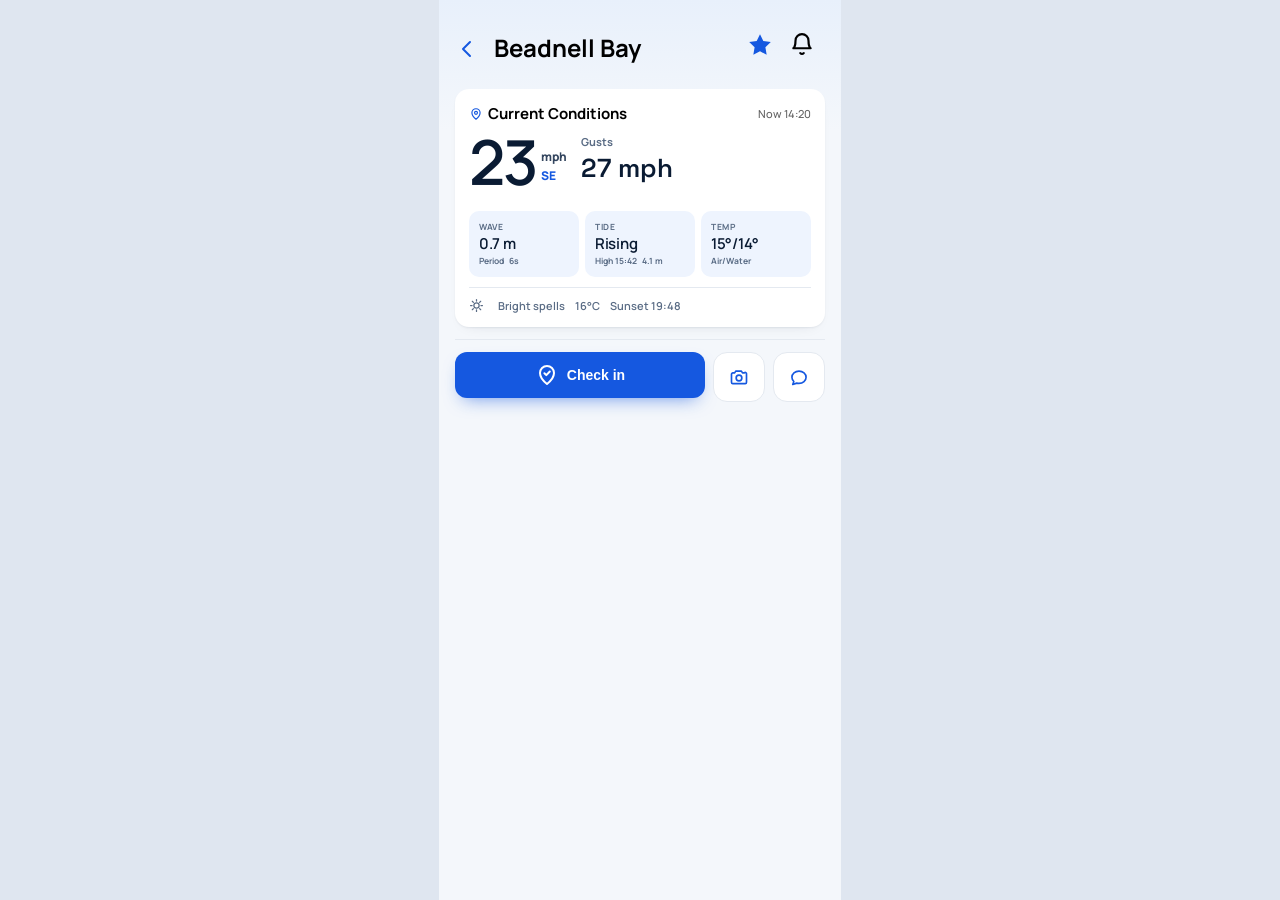
==== commit fbc89bbe: "Implementation of Weather API" ====
--- a/site.html
+++ b/site.html
@@ -6,6 +6,10 @@
     <meta charset="utf-8" />
     <meta name="viewport" content="width=device-width, initial-scale=1" />
     <link rel="preconnect" href="https://fonts.gstatic.com" crossorigin />
+    <meta
+      name="viewport"
+      content="width=device-width, initial-scale=1, viewport-fit=cover"
+    />
     <link
       href="https://fonts.googleapis.com/css2?family=Manrope:wght@400;500;600;700;800&family=Space+Grotesk:wght@500;600;700&display=swap"
       rel="stylesheet"
@@ -30,6 +34,12 @@
         <img src="assets/icons/ui/chevron-left-blue.svg" alt="" />
       </a>
       <h2 class="header-site-location">Beadnell Bay</h2>
+      <a href="#" class="star-location">
+        <img src="assets/icons/ui/star-filled-blue.svg" alt="" />
+      </a>
+      <a href="#" class="bell-location">
+        <img src="assets/icons/ui/bell.svg" alt="" />
+      </a>
     </header>
     <main>
       <div class="checked-banner" id="checked-banner" hidden>
--- a/style.css
+++ b/style.css
@@ -29,7 +29,7 @@
 }
 
 body {
-  max-width: 430px;
+  max-width: 402px;
   margin: 0 auto;
   min-height: 100vh;
   background: linear-gradient(180deg, #e8f0fb 0%, #f4f7fb 130px);
@@ -38,10 +38,15 @@
     -apple-system,
     "Segoe UI",
     sans-serif;
+  padding-top: 25px;
 }
 
 main {
-  padding-bottom: 50px;
+  padding-bottom: 30px;
+}
+
+footer {
+  padding-bottom: 60px;
 }
 
 .number {
@@ -52,9 +57,8 @@
   display: flex;
   align-items: center;
   gap: 4px;
-  height: 44px;
-  padding: 0 16px;
-  padding-top: env(safe-area-inset-top);
+  min-height: 44px;
+  padding: calc(env(safe-area-inset-top, 0px) + 10px) 16px 10px;
 }
 
 .search-icon-header {
@@ -743,12 +747,12 @@
   left: 50%;
   transform: translateX(-50%);
   width: 100%;
-  max-width: 430px;
+  max-width: 402px;
   bottom: 0;
   display: flex;
-  height: 52px;
+  height: 70px;
   padding: 4px 8px 0;
-  background: rgba(255, 255, 255, 0.96);
+  background: rgba(255, 255, 255, 0.98);
   border-top: 1px solid #e4e9f0;
 }
 
@@ -843,10 +847,10 @@
 }
 
 .sheet {
-  width: 100%;
+  min-width: 402px;
   max-width: none;
   max-height: 88vh;
-  margin: auto 0 0;
+  margin: auto auto 0;
   border: 0;
   border-radius: 26px 26px 0 0;
   padding: 10px 18px calc(20px + env(safe-area-inset-bottom));
@@ -1149,6 +1153,8 @@
   display: none;
 }
 
+/*Site HTML*/
+
 .site-header {
   display: flex;
   align-items: center;
@@ -1167,6 +1173,22 @@
 .header-site-location {
   display: flex;
   margin-right: auto;
+}
+
+.star-location {
+  padding-right: 10px;
+}
+
+.star-location img {
+  width: 30px;
+}
+
+.bell-location {
+  padding-right: 10px;
+}
+
+.bell-location img {
+  width: 26px;
 }
 
 .condition-near-site {
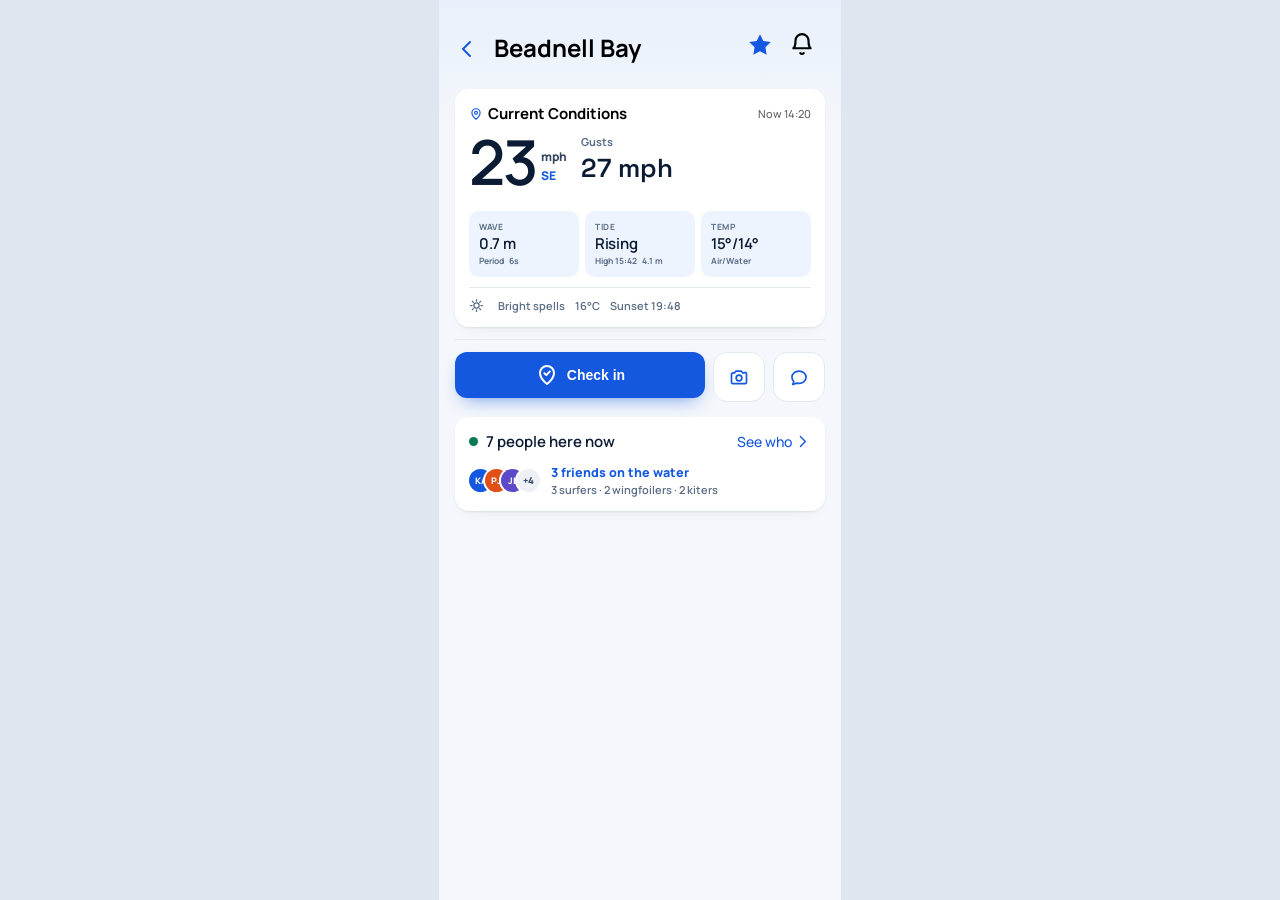
==== commit db8b1d3b: "manifest" ====
--- a/site.html
+++ b/site.html
@@ -5,7 +5,11 @@
     <link rel="stylesheet" href="style.css" />
     <meta charset="utf-8" />
     <meta name="viewport" content="width=device-width, initial-scale=1" />
+    <meta name="apple-mobile-web-app-capable" content="yes" />
+    <meta name="mobile-web-app-capable" content="yes" />
+    <meta name="apple-mobile-web-app-status-bar-style" content="default" />
     <link rel="preconnect" href="https://fonts.gstatic.com" crossorigin />
+    <link rel="manifest" href="manifest.json" />
     <meta
       name="viewport"
       content="width=device-width, initial-scale=1, viewport-fit=cover"
@@ -142,6 +146,30 @@
           <img src="assets/icons/ui/chat-blue.svg" alt="" />
         </button>
       </div>
+      <section class="site-people-here">
+        <div class="site-people-header">
+          <span class="dot"></span>
+          <h2><b>7</b> people here now</h2>
+          <a href="whos-here.html" class="see-who">
+            See who
+            <img src="assets/icons/ui/chevron-right-blue.svg" />
+          </a>
+        </div>
+        <div class="site-people-main">
+          <div class="spot-avatars">
+            <span class="mini-avatar" style="background: #1558e0">KA</span>
+            <span class="mini-avatar" style="background: #e04f15">PJ</span>
+            <span class="mini-avatar" style="background: #5b49c9">JL</span>
+            <span class="mini-more">+4</span>
+          </div>
+          <div class="site-people-friends">
+            <span class="people-friends-title">3 friends on the water</span>
+            <span class="people-friends-sub"
+              >3 surfers · 2 wingfoilers · 2 kiters</span
+            >
+          </div>
+        </div>
+      </section>
     </main>
     <dialog class="sheet" id="check-in-sheet">
       <span class="sheet-grabber"></span>
--- a/style.css
+++ b/style.css
@@ -1338,3 +1338,84 @@
   width: 20px;
   height: 20px;
 }
+
+.site-people-here {
+  margin-top: 15px;
+  background-color: white;
+  border-radius: 14px;
+  padding: 10px;
+  box-shadow:
+    0 1px 2px rgba(10, 27, 51, 0.06),
+    0 6px 16px -12px rgba(10, 27, 51, 0.22);
+}
+
+.site-people-header {
+  display: flex;
+  align-items: center;
+  gap: 8px;
+}
+
+.site-people-header h2 {
+  margin: 0;
+  font-size: 15px;
+  font-weight: 600;
+  color: #0a1b33;
+}
+
+.site-people-header h2 b {
+  font-weight: 600;
+}
+
+.see-who {
+  margin-left: auto;
+  display: flex;
+  align-items: center;
+  gap: 2px;
+  text-decoration: none;
+  font-size: 14px;
+  font-weight: 500;
+  color: #1558e0;
+  white-space: nowrap;
+}
+
+.see-who img {
+  width: 17px;
+}
+
+.site-people-here {
+  margin-top: 15px;
+  background-color: white;
+  border-radius: 14px;
+  padding: 14px;
+  display: flex;
+  flex-direction: column;
+  gap: 12px;
+  box-shadow:
+    0 1px 2px rgba(10, 27, 51, 0.06),
+    0 6px 16px -12px rgba(10, 27, 51, 0.22);
+}
+
+.site-people-main {
+  display: flex;
+  align-items: center;
+  gap: 11px;
+}
+
+.site-people-friends {
+  display: flex;
+  flex-direction: column;
+  gap: 1px;
+  min-width: 0;
+}
+
+.people-friends-title {
+  font-size: 12.5px;
+  font-weight: 800;
+  color: #1558e0;
+}
+
+.people-friends-sub {
+  font-size: 11px;
+  font-weight: 600;
+  color: #5a6c85;
+}
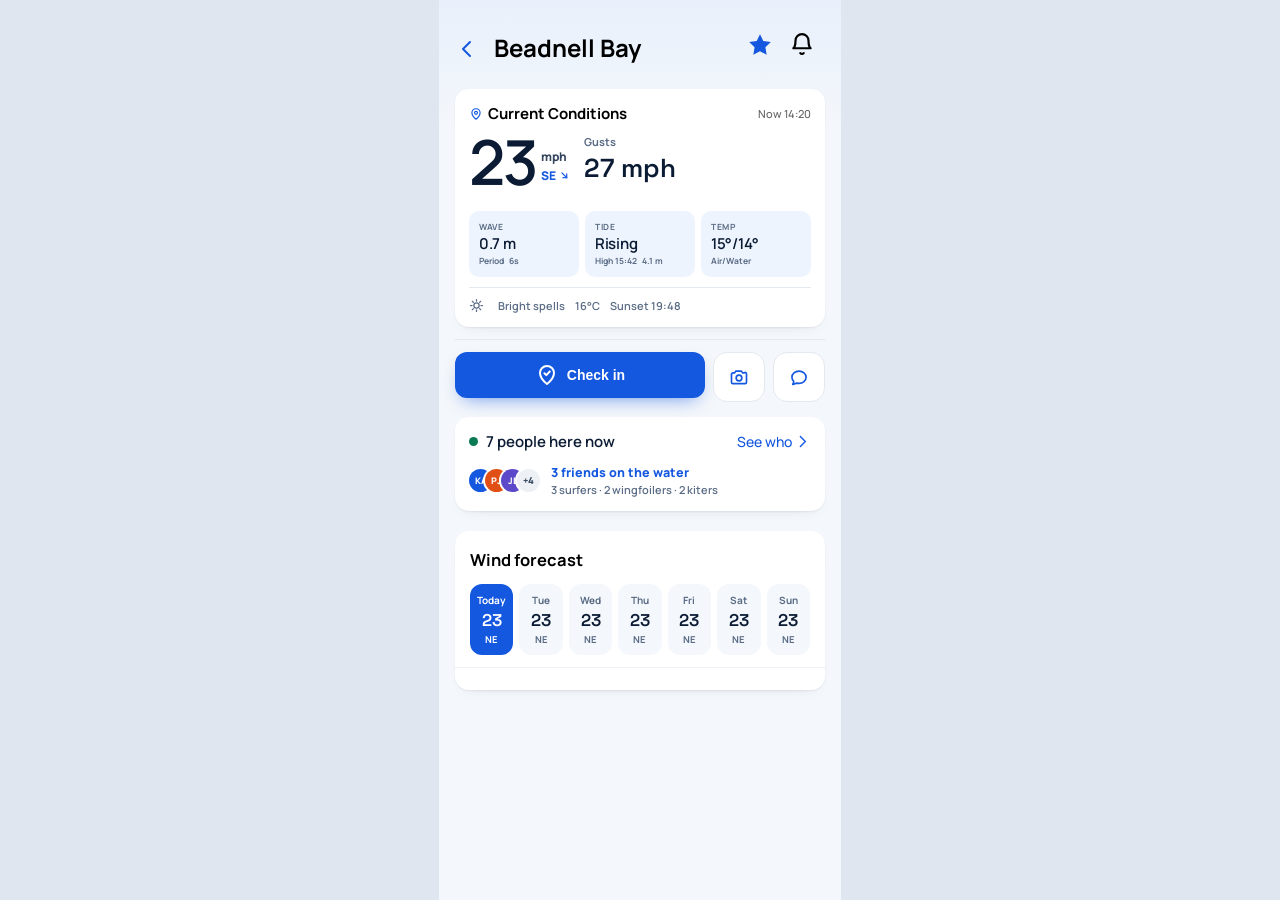
==== commit a940ad44: "Further Forecast Implementation" ====
--- a/site.html
+++ b/site.html
@@ -170,6 +170,62 @@
           </div>
         </div>
       </section>
+      <section class="site-forecast">
+        <div class="site-forecast-header">
+          <h2>Wind forecast</h2>
+        </div>
+        <div class="forecast-days">
+          <input type="radio" id="day-0" name="day" value="0" checked />
+          <label for="day-0">
+            <span class="day-name">Today</span>
+            <span class="day-wind">23</span>
+            <span class="day-dir">NE</span>
+          </label>
+
+          <input type="radio" id="day-1" name="day" value="1" />
+          <label for="day-1">
+            <span class="day-name">Tue</span>
+            <span class="day-wind">23</span>
+            <span class="day-dir">NE</span>
+          </label>
+
+          <input type="radio" id="day-2" name="day" value="2" />
+          <label for="day-2">
+            <span class="day-name">Wed</span>
+            <span class="day-wind">23</span>
+            <span class="day-dir">NE</span>
+          </label>
+
+          <input type="radio" id="day-3" name="day" value="3" />
+          <label for="day-3">
+            <span class="day-name">Thu</span>
+            <span class="day-wind">23</span>
+            <span class="day-dir">NE</span>
+          </label>
+
+          <input type="radio" id="day-4" name="day" value="4" />
+          <label for="day-4">
+            <span class="day-name">Fri</span>
+            <span class="day-wind">23</span>
+            <span class="day-dir">NE</span>
+          </label>
+
+          <input type="radio" id="day-5" name="day" value="5" />
+          <label for="day-5">
+            <span class="day-name">Sat</span>
+            <span class="day-wind">23</span>
+            <span class="day-dir">NE</span>
+          </label>
+
+          <input type="radio" id="day-6" name="day" value="6" />
+          <label for="day-6">
+            <span class="day-name">Sun</span>
+            <span class="day-wind">23</span>
+            <span class="day-dir">NE</span>
+          </label>
+        </div>
+        <div class="hours" id="hours"></div>
+      </section>
     </main>
     <dialog class="sheet" id="check-in-sheet">
       <span class="sheet-grabber"></span>
--- a/style.css
+++ b/style.css
@@ -121,6 +121,15 @@
   appearance: none;
 }
 
+.dir-arrow {
+  width: 11px;
+  height: 11px;
+  margin-left: 3px;
+  vertical-align: -1px;
+  color: inherit;
+  flex-shrink: 0;
+}
+
 .visually-hidden {
   position: absolute;
   width: 1px;
@@ -1419,3 +1428,140 @@
   font-weight: 600;
   color: #5a6c85;
 }
+
+.site-forecast {
+  background-color: white;
+  border-radius: 14px;
+  box-shadow:
+    0 1px 2px rgba(10, 27, 51, 0.06),
+    0 6px 16px -12px rgba(10, 27, 51, 0.22);
+  padding: 3px 15px 10px 15px;
+  margin-top: 20px;
+}
+
+.site-forecast-header {
+  font-size: 11px;
+}
+
+.forecast-days {
+  display: flex;
+  gap: 6px;
+}
+
+.forecast-days input {
+  position: absolute;
+  opacity: 0;
+  pointer-events: none;
+}
+
+.forecast-days label {
+  flex: 1 1 0;
+  min-width: 0;
+  padding: 9px 4px;
+  border-radius: 12px;
+  background: #f4f7fb;
+  display: flex;
+  flex-direction: column;
+  align-items: center;
+  gap: 2px;
+  cursor: pointer;
+}
+
+.forecast-days input:checked + label {
+  background: #1558e0;
+  color: white;
+}
+
+.day-name {
+  font-size: 10px;
+  font-weight: 700;
+  color: #5a6c85;
+}
+
+.day-wind {
+  font-family: "Space Grotesk", sans-serif;
+  font-size: 17px;
+  font-weight: 600;
+  color: #0a1b33;
+}
+
+.day-dir {
+  font-size: 9.5px;
+  font-weight: 700;
+  color: #5a6c85;
+}
+
+.forecast-days input:checked + label .day-name,
+.forecast-days input:checked + label .day-wind,
+.forecast-days input:checked + label .day-dir {
+  color: #fff;
+}
+
+.hours {
+  display: flex;
+  gap: 2px;
+  margin-top: 12px;
+  padding-top: 12px;
+  border-top: 1px solid #edf1f6;
+
+  overflow-x: auto;
+  scrollbar-width: none;
+  margin-left: -15px;
+  margin-right: -15px;
+  padding-left: 15px;
+  padding-right: 15px;
+  touch-action: pan-x;
+  overscroll-behavior-x: contain;
+}
+
+.hours::-webkit-scrollbar {
+  display: none;
+}
+
+.hour {
+  flex: 0 0 44px;
+  min-width: 0;
+  display: flex;
+  flex-direction: column;
+  align-items: center;
+  gap: 3px;
+}
+
+.hour-label {
+  font-size: 10px;
+  font-weight: 700;
+  color: #5a6c85;
+}
+
+.hour.is-now .hour-label {
+  color: #1558e0;
+  font-weight: 800;
+}
+
+.hour-wind {
+  font-family: "Space Grotesk", sans-serif;
+  font-size: 17px;
+  font-weight: 600;
+  color: #0a1b33;
+}
+
+.hour-arrow {
+  width: 13px;
+  height: 13px;
+  color: #5a6c85;
+}
+
+.hour.is-daybreak {
+  border-left: 1px solid #edf1f6;
+  padding-left: 6px;
+  margin-left: 4px;
+}
+
+.hour.is-daybreak .hour-label {
+  color: #0a1b33;
+  font-weight: 800;
+}
+
+.hour.is-night .hour-wind {
+  color: #8da4c0;
+}
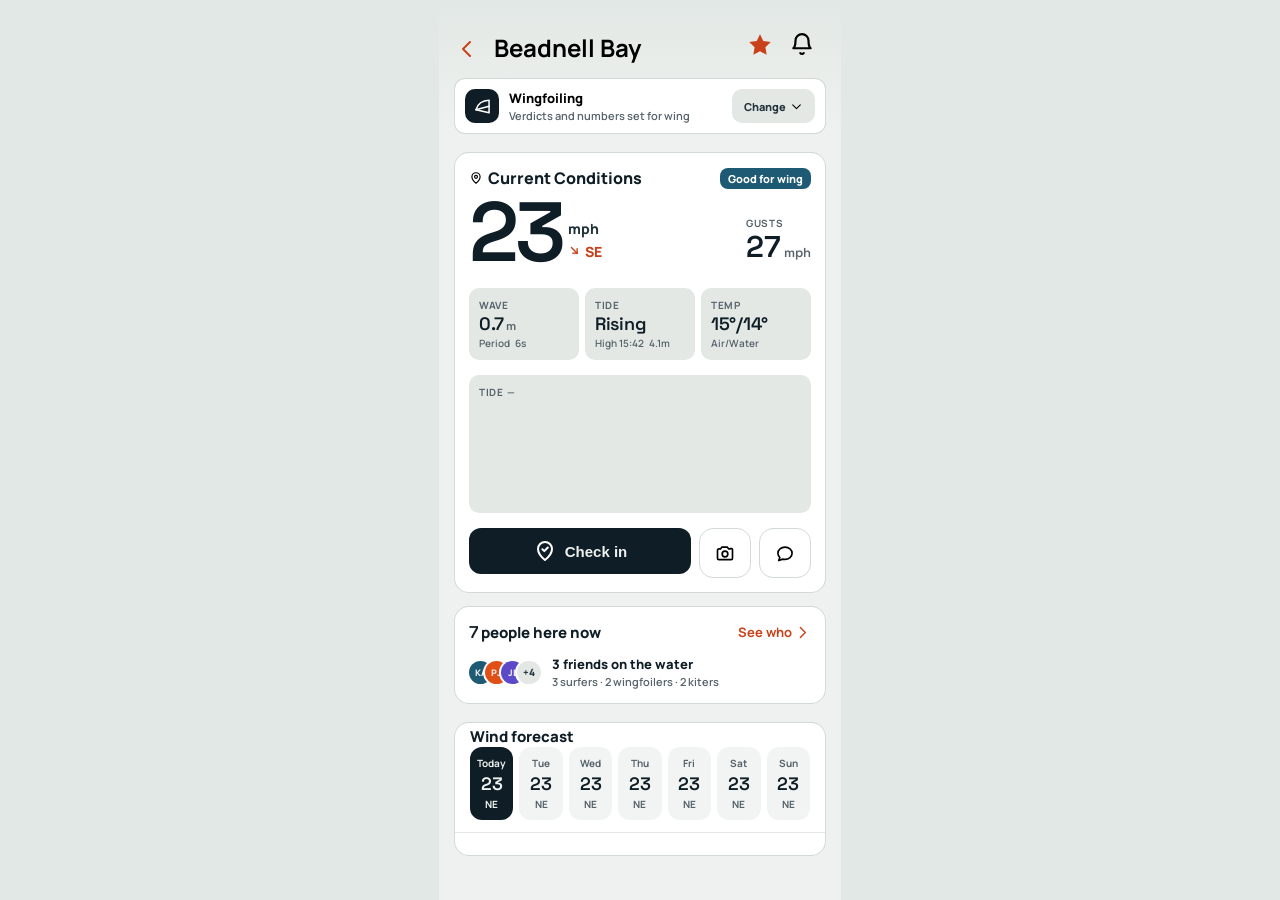
==== commit e0f9def3: "New theme and tidal data" ====
--- a/site.html
+++ b/site.html
@@ -19,17 +19,21 @@
       rel="stylesheet"
     />
     <link rel="stylesheet" href="motion.css" />
-    <link rel="icon" href="assets/logo/favicon/favicon.ico" sizes="any" />
     <link
       rel="icon"
-      href="assets/logo/favicon/favicon.svg"
+      href="assets/wavelink-logo-files/favicon.ico"
+      sizes="any"
+    />
+    <link
+      rel="icon"
+      href="assets/wavelink-logo-files/favicon.svg"
       type="image/svg+xml"
     />
     <link
       rel="apple-touch-icon"
-      href="assets/logo/favicon/apple-touch-icon.png"
+      href="assets/wavelink-logo-files/apple-touch-icon.png"
     />
-    <meta name="theme-color" content="#eaf1fc" />
+    <meta name="theme-color" content="#e2e8e5" />
   </head>
 
   <body data-spot="beadnell">
@@ -58,22 +62,55 @@
           Check out
         </button>
       </div>
+      <div class="sport-picker-site">
+        <span class="sport-site-icon">
+          <img src="assets/icons/activity/wing.svg" alt="" />
+        </span>
+
+        <div class="sport-site-text">
+          <span class="sport-site">Wingfoiling</span>
+          <span class="sport-site-description">
+            Verdicts and numbers set for <b>wing</b>
+          </span>
+        </div>
+
+        <div class="sport-change">
+          <span aria-hidden="true">Change</span>
+          <span class="sport-change-arrow">
+            <img src="assets/icons/ui/chevron-down.svg" alt="" />
+          </span>
+          <select id="sport" name="sport" aria-label="Change sport">
+            <option value="wing">Wing</option>
+            <option value="surf">Surf</option>
+            <option value="kite">Kite</option>
+            <option value="sup">SUP</option>
+            <option value="kayak">Kayak</option>
+          </select>
+        </div>
+      </div>
       <section class="condition-near-site">
         <div class="condition-near-title">
           <img
             alt=""
-            src="assets/icons/nav/map-blue.svg"
+            src="assets/icons/nav/map.svg"
             class="condition-near-icon"
           />
           <span class="location">Current Conditions</span>
-          <span class="time">Now 14:20</span>
+          <span class="spot-verdict verdict--good" id="hero-verdict">Good</span>
         </div>
         <div class="hero-main">
           <div class="hero-wind">
             <span class="hero-number" id="hero-value">23</span>
             <div class="hero-unit">
               <span id="hero-unit">mph</span>
-              <span class="hero-dir" id="hero-dir">SE</span>
+              <span class="hero-dir-row">
+                <span
+                  class="hero-arrow"
+                  id="hero-arrow"
+                  aria-hidden="true"
+                ></span>
+                <span class="hero-dir" id="hero-dir">SE</span>
+              </span>
             </div>
           </div>
           <div class="hero-gusts">
@@ -114,41 +151,60 @@
             </div>
           </div>
         </div>
-        <div class="lower-weather">
-          <img src="assets/icons/ui/sun-grey.svg" alt="" />
-          <span class="weather-desc-1">Bright spells</span>
-          <span class="weather-desc-2">16°C</span>
-          <span class="weather-desc-3">Sunset 19:48</span>
+        <div class="tide">
+          <div class="tide-head">
+            <span class="tide-title">Tide <span id="tide-state">—</span></span>
+            <span class="tide-next" id="tide-next"></span>
+          </div>
+
+          <div class="tide-chart-wrap">
+            <svg
+              class="tide-chart"
+              viewBox="0 0 300 100"
+              preserveAspectRatio="none"
+              aria-hidden="true"
+            >
+              <path class="tide-fill" id="tide-fill" />
+              <path
+                class="tide-line"
+                id="tide-line"
+                vector-effect="non-scaling-stroke"
+              />
+            </svg>
+            <span class="tide-dot" id="tide-dot" hidden></span>
+            <span class="tide-now-label" id="tide-now-label" hidden>Now</span>
+          </div>
+
+          <div class="tide-labels" id="tide-labels"></div>
+        </div>
+        <div class="hero-actions">
+          <button type="button" class="check-in-button">
+            <img src="assets/icons/ui/check-in-white.svg" alt="" />
+            Check in
+          </button>
+          <button
+            type="button"
+            class="cam-button"
+            id="photo-button-site"
+            aria-label="Post a spot report"
+          >
+            <img src="assets/icons/ui/camera.svg" alt="" />
+          </button>
+
+          <input
+            type="file"
+            id="photo-input-site"
+            accept="image/*,video/*"
+            capture="environment"
+            class="visually-hidden"
+          />
+          <button type="button" class="group-chat-button">
+            <img src="assets/icons/ui/chat.svg" alt="" />
+          </button>
         </div>
       </section>
-      <div class="hero-actions">
-        <button type="button" class="check-in-button">
-          <img src="assets/icons/ui/check-in-white.svg" alt="" />
-          Check in
-        </button>
-        <button
-          type="button"
-          class="cam-button"
-          id="photo-button-site"
-          aria-label="Post a spot report"
-        >
-          <img src="assets/icons/ui/camera-blue.svg" alt="" />
-        </button>
-
-        <input
-          type="file"
-          id="photo-input-site"
-          accept="image/*,video/*"
-          capture="environment"
-          class="visually-hidden"
-        />
-        <button type="button" class="group-chat-button">
-          <img src="assets/icons/ui/chat-blue.svg" alt="" />
-        </button>
-      </div>
       <section class="site-people-here">
         <div class="site-people-header">
-          <span class="dot"></span>
           <h2><b>7</b> people here now</h2>
           <a href="whos-here.html" class="see-who">
             See who
@@ -157,7 +213,7 @@
         </div>
         <div class="site-people-main">
           <div class="spot-avatars">
-            <span class="mini-avatar" style="background: #1558e0">KA</span>
+            <span class="mini-avatar" style="background: #1e5a73">KA</span>
             <span class="mini-avatar" style="background: #e04f15">PJ</span>
             <span class="mini-avatar" style="background: #5b49c9">JL</span>
             <span class="mini-more">+4</span>
@@ -343,7 +399,7 @@
 
       <div class="done-friends">
         <div class="spot-avatars">
-          <span class="mini-avatar" style="background: #1558e0">KA</span>
+          <span class="mini-avatar" style="background: #1e5a73">KA</span>
           <span class="mini-avatar" style="background: #e04f15">PJ</span>
           <span class="mini-avatar" style="background: #5b49c9">JL</span>
         </div>
--- a/style.css
+++ b/style.css
@@ -11,12 +11,12 @@
 }
 
 html {
-  background: #f4f7fb;
+  background: #eef1ef;
 }
 
 @media (min-width: 500px) {
   html {
-    background: #dfe6f0;
+    background: #e2e8e5;
   }
 }
 
@@ -32,7 +32,7 @@
   max-width: 402px;
   margin: 0 auto;
   min-height: 100vh;
-  background: linear-gradient(180deg, #e8f0fb 0%, #f4f7fb 130px);
+  background: linear-gradient(180deg, #e2e8e5 0%, #eef1ef 130px);
   font-family:
     "Manrope",
     -apple-system,
@@ -42,7 +42,7 @@
 }
 
 main {
-  padding-bottom: 30px;
+  padding-bottom: 0px;
 }
 
 footer {
@@ -77,10 +77,10 @@
 
 .avatar {
   flex-shrink: 0;
-  background-color: rgb(64, 70, 238);
+  background-color: #0f1e26;
   border-radius: 50px;
   padding: 7px 7px 7px 7px;
-  color: #fff;
+  color: #eef1ef;
   font-size: 12px;
   font-weight: 800;
   border: solid 1px white;
@@ -95,9 +95,7 @@
   padding: 0 14px;
   background: #fff;
   border-radius: 14px;
-  box-shadow:
-    0 1px 2px rgba(10, 27, 51, 0.06),
-    0 6px 18px -10px rgba(10, 27, 51, 0.18);
+  box-shadow: 0 0 0 1px #d3d9d6;
   margin-top: 12px;
   margin-bottom: 12px;
 }
@@ -117,7 +115,7 @@
   background: transparent;
   font-family: inherit;
   font-size: 16px;
-  color: #0a1b33;
+  color: #0f1e26;
   appearance: none;
 }
 
@@ -139,15 +137,13 @@
 }
 
 .condition-near {
-  background-color: white;
+  background-color: #ffffff;
   border-radius: 14px;
   margin-top: 20px;
   display: flex;
   flex-direction: column;
   padding: 14px;
-  box-shadow:
-    0 1px 2px rgba(10, 27, 51, 0.06),
-    0 6px 16px -12px rgba(10, 27, 51, 0.22);
+  box-shadow: 0 0 0 1px #d3d9d6;
 }
 
 .condition-near-icon {
@@ -163,6 +159,12 @@
   gap: 10px;
 }
 
+.condition-near-title .spot-verdict {
+  margin-left: auto;
+  flex-shrink: 0;
+  white-space: nowrap;
+}
+
 .condition-near-you {
   margin: 0;
   font-size: 14px;
@@ -170,34 +172,34 @@
 }
 
 .location {
-  font-size: 15px;
-  font-weight: 700;
-  color: rgb(0, 0, 0);
+  font-size: 16px;
+  font-weight: 800;
+  color: #0f1e26;
 }
 
 .time {
   font-size: 11px;
   font-weight: 500;
-  color: rgb(98, 98, 98);
+  color: #55626a;
   margin-left: auto;
 }
 
 .type {
   font-size: 9px;
   font-weight: 700;
-  color: #5a6c85;
+  color: #55626a;
 }
 
 .number {
   font-size: 19px;
   font-weight: 600;
-  color: #0a1b33;
+  color: #0f1e26;
 }
 
 .extra {
   font-size: 10px;
   font-weight: 600;
-  color: #5a6c85;
+  color: #55626a;
 }
 
 .type {
@@ -219,25 +221,40 @@
 }
 
 .hero-number {
-  font-size: 62px;
-  font-weight: 600;
-  letter-spacing: -2.5px;
-  line-height: 0.85;
-  color: #0a1b33;
+  font-family: "Space Grotesk", sans-serif;
+  font-size: 84px;
+  font-weight: 600;
+  letter-spacing: -4px;
+  line-height: 0.8;
+  color: #0f1e26;
 }
 
 .hero-unit {
   display: flex;
   flex-direction: column;
-  gap: 2px;
+  gap: 4px;
   padding-bottom: 5px;
-  font-size: 12px;
-  font-weight: 800;
-  color: #34465f;
+  font-size: 14px;
+  font-weight: 800;
+  color: #24343c;
+}
+
+.hero-dir-row {
+  display: flex;
+  align-items: center;
+  gap: 4px;
+}
+
+.hero-dir-row .dir-arrow {
+  width: 13px;
+  height: 13px;
+  margin: 0;
+  vertical-align: 0;
+  color: #c9411a;
 }
 
 .hero-dir {
-  color: #1558e0;
+  color: #c9411a;
 }
 
 .hero-gusts {
@@ -245,42 +262,138 @@
   flex-direction: column;
   gap: 2px;
   padding-bottom: 4px;
+  margin-left: auto;
 }
 
 .hero-gusts-label {
-  font-size: 11px;
-  font-weight: 700;
-  color: #5a6c85;
+  font-size: 10px;
+  font-weight: 700;
+  color: #55626a;
+  letter-spacing: 0.07em;
+  text-transform: uppercase;
 }
 
 .hero-gusts-value {
   font-family: "Space Grotesk", sans-serif;
-  font-size: 26px;
-  font-weight: 600;
-  color: #0a1b33;
+  font-size: 30px;
+  font-weight: 600;
+  line-height: 1;
+  color: #0f1e26;
+}
+
+.hero-gusts-unit {
+  font-family: "Space Grotesk", sans-serif;
+  font-size: 13px;
+  color: #55626a;
+  margin-left: 3px;
+}
+
+.strip {
+  margin-top: 0px;
+  padding-top: 12px;
+}
+
+.strip-head {
+  display: flex;
+  align-items: baseline;
+  margin-bottom: 8px;
+}
+
+.strip-title {
+  font-size: 10px;
+  font-weight: 700;
+  letter-spacing: 0.07em;
+  text-transform: uppercase;
+  color: #55626a;
+}
+
+.strip-peak {
+  margin-left: auto;
+  font-size: 11px;
+  font-weight: 800;
+  color: #c9411a;
+}
+
+.strip-bars {
+  display: flex;
+  gap: 5px;
+}
+
+.bar-slot {
+  flex: 1 1 0;
+  min-width: 0;
+  height: 64px;
+  display: flex;
+  flex-direction: column;
+  justify-content: flex-end;
+  align-items: center;
+  gap: 6px;
+}
+
+.bar {
+  width: 100%;
+  height: var(--v, 8px);
+  border-radius: 7px;
+  background: #d3d9d6;
+}
+
+.bar-label {
+  font-size: 10px;
+  font-weight: 700;
+  color: #55626a;
+}
+
+.bar-slot:first-child .bar-label {
+  color: #c9411a;
+  font-weight: 800;
+}
+
+.bar-slot[data-level="1"] .bar {
+  background: #e3e8e5;
+}
+.bar-slot[data-level="2"] .bar {
+  background: #c3d2d8;
+}
+.bar-slot[data-level="3"] .bar {
+  background: #8fb3c2;
+}
+.bar-slot[data-level="4"] .bar {
+  background: #1e5a73;
+}
+.bar-slot[data-level="5"] .bar {
+  background: #0f1e26;
+}
+
+.bar-slot:first-child .bar {
+  background: #c9411a;
 }
 
 .hero-metrics {
   display: flex;
-  gap: 6px;
+  gap: 0;
   margin-top: 11px;
   padding-top: 11px;
-  border-top: 1px solid #e4e9f0;
+  border-top: 1px solid #d3d9d6;
 }
 
 .hero-metric {
   flex: 1 1 0;
   display: flex;
   flex-direction: column;
-  gap: 1px;
+  gap: 2px;
+}
+
+.hero-metric + .hero-metric {
+  border-left: 1px solid #d3d9d6;
+  margin-left: 9px;
+  padding-left: 9px;
 }
 
 .hero-actions {
   display: flex;
   gap: 8px;
-  margin-top: 12px;
+  margin-top: 3px;
   padding-top: 12px;
-  border-top: 1px solid #e4e9f0;
 }
 
 .check-in-button {
@@ -288,16 +401,15 @@
   height: 46px;
   border: 0;
   border-radius: 12px;
-  background: #1558e0;
-  color: #fff;
-  font-size: 14px;
+  background: #0f1e26;
+  color: #eef1ef;
+  font-size: 15px;
   font-weight: 800;
   display: flex;
   align-items: center;
   justify-content: center;
   gap: 8px;
   cursor: pointer;
-  box-shadow: 0 8px 18px -8px rgba(21, 88, 224, 0.63);
 }
 
 .cam-button {
@@ -305,7 +417,7 @@
   height: 46px;
   border: 0;
   border-radius: 12px;
-  background: #eef4fe;
+  background: #e3e8e5;
   display: flex;
   align-items: center;
   justify-content: center;
@@ -319,9 +431,9 @@
   margin-bottom: 8px;
   font-size: 10px;
   font-weight: 700;
-  letter-spacing: 0.09em;
+  letter-spacing: 0.07em;
   text-transform: uppercase;
-  color: #5a6c85;
+  color: #55626a;
 }
 
 .sport-picker {
@@ -334,28 +446,26 @@
 .pills {
   display: flex;
   gap: 7px;
-  background-color: white;
+  background-color: #ffffff;
   border-radius: 14px;
   padding: 5px 5px 5px 5px;
-  box-shadow:
-    0 1px 2px rgba(10, 27, 51, 0.06),
-    0 6px 16px -12px rgba(10, 27, 51, 0.22);
+  box-shadow: 0 0 0 1px #d3d9d6;
 }
 
 .pills label {
-  background-color: white;
+  background-color: #ffffff;
   border-radius: 14px;
   display: flex;
   flex-direction: column;
   align-items: center;
   justify-content: center;
-  font-size: 10px;
+  font-size: 11px;
   flex-grow: 1;
   flex-basis: 0;
   height: 46px;
   gap: 2px;
   font-weight: 700;
-  color: #34465f;
+  color: #24343c;
 }
 
 .pills input {
@@ -365,8 +475,8 @@
 }
 
 .pills input:checked + label {
-  background-color: #1558e0;
-  color: white;
+  background-color: #0f1e26;
+  color: #eef1ef;
 }
 
 .pills label img {
@@ -379,15 +489,13 @@
 }
 
 .out-now-container {
-  background-color: white;
+  background-color: #ffffff;
   border-radius: 14px;
   margin-top: -10px;
   display: flex;
   flex-direction: column;
   padding: 14px;
-  box-shadow:
-    0 1px 2px rgba(10, 27, 51, 0.06),
-    0 6px 16px -12px rgba(10, 27, 51, 0.22);
+  box-shadow: 0 0 0 1px #d3d9d6;
 }
 
 .out-now-title {
@@ -397,15 +505,16 @@
 }
 
 .out-right-now-title {
-  font-size: 17px;
-  font-weight: 800;
+  font-size: 19px;
+  font-weight: 800;
+  letter-spacing: -0.3px;
 }
 
 .out-now-see-all {
   text-decoration: none;
-  font-size: 11.5px;
-  font-weight: 700;
-  color: #1558e0;
+  font-size: 13px;
+  font-weight: 700;
+  color: #c9411a;
   padding: 8px;
   margin: -8px;
 }
@@ -421,19 +530,19 @@
   width: 9px;
   height: 9px;
   border-radius: 50%;
-  background: #0b7a53;
+  background: #1e5a73;
   flex-shrink: 0;
 }
 
 .spots-count {
   margin-left: auto;
-  font-size: 10.5px;
-  font-weight: 700;
-  color: #5a6c85;
+  font-size: 12px;
+  font-weight: 700;
+  color: #55626a;
 }
 
 .friend-count {
-  font-size: 14.5px;
+  font-size: 15px;
   font-weight: 800;
 }
 
@@ -454,19 +563,19 @@
 
 .add-friend {
   justify-content: center;
-  border: 1.5px dashed #c2d3e8;
+  border: 1.5px dashed #8fb3c2;
   background: #fff;
 }
 
 .add-friend .friend-avatar {
-  background: #eef4fe !important;
-  color: #1558e0;
+  background: #e3e8e5 !important;
+  color: #0f1e26;
   font-size: 20px;
   font-weight: 600;
 }
 
 .add-friend .friend-name {
-  color: #1558e0;
+  color: #0f1e26;
 }
 
 .friend-tile,
@@ -485,7 +594,7 @@
   text-align: center;
   text-decoration: none;
   color: inherit;
-  background-color: #f4f7fb;
+  background-color: #f2f4f3;
   border-radius: 12px;
 }
 
@@ -494,8 +603,8 @@
   width: 36px;
   height: 36px;
   border-radius: 50%;
-  color: #fff;
-  font-size: 12px;
+  color: #eef1ef;
+  font-size: 13px;
   font-weight: 800;
   display: flex;
   align-items: center;
@@ -520,16 +629,16 @@
   overflow: hidden;
   text-overflow: ellipsis;
   max-width: 100%;
-  font-size: 12px;
-  font-weight: 800;
-  color: #0a1b33;
+  font-size: 12.5px;
+  font-weight: 800;
+  color: #0f1e26;
   text-decoration: none;
 }
 
 .friend-status {
-  font-size: 10px;
-  font-weight: 600;
-  color: #5a6c85;
+  font-size: 11px;
+  font-weight: 600;
+  color: #55626a;
   line-height: 1.25;
   text-decoration: none;
 }
@@ -540,23 +649,29 @@
   gap: 8px;
   margin-top: 12px;
   padding-top: 11px;
-  border-top: 1px solid #edf1f6;
+  border-top: 1px solid #e3e8e5;
 }
 
 .people-out {
-  font-size: 12px;
-  font-weight: 700;
-  color: #34465f;
+  font-size: 13px;
+  font-weight: 700;
+  color: #24343c;
+}
+
+.people-out b {
+  font-family: "Space Grotesk", sans-serif;
+  font-size: 16px;
+  font-weight: 600;
 }
 
 .busiest {
   margin-left: auto;
   display: flex;
   align-items: center;
-  font-size: 11px;
+  font-size: 12px;
   font-weight: 700;
   gap: 4px;
-  color: #1558e0;
+  color: #0f1e26;
   text-decoration: none;
   white-space: nowrap;
 }
@@ -575,9 +690,9 @@
 
 .favourite-spots-edit {
   text-decoration: none;
-  font-size: 11.5px;
-  font-weight: 700;
-  color: #1558e0;
+  font-size: 13px;
+  font-weight: 700;
+  color: #c9411a;
   padding: 8px;
   margin: -8px;
 }
@@ -590,12 +705,13 @@
 
 .favourite-spots-title {
   margin: 0;
-  font-size: 17px;
-  font-weight: 800;
+  font-size: 19px;
+  font-weight: 800;
+  letter-spacing: -0.3px;
 }
 
 .favourite-tile {
-  background-color: white;
+  background-color: #ffffff;
   border-radius: 14px;
   display: flex;
   flex-direction: column;
@@ -603,9 +719,7 @@
   text-decoration: none;
   color: inherit;
   gap: 9px;
-  box-shadow:
-    0 1px 2px rgba(10, 27, 51, 0.06),
-    0 6px 16px -12px rgba(10, 27, 51, 0.22);
+  box-shadow: 0 0 0 1px #d3d9d6;
 }
 
 .favourite-spots {
@@ -625,7 +739,41 @@
   flex-basis: 0;
   display: flex;
   flex-direction: column;
-  gap: 1px;
+  gap: 2px;
+}
+
+/* wave + water sit a step down from wind, as on the artboard */
+.fav-metric .spot-value {
+  font-size: 16px;
+  font-weight: 600;
+  letter-spacing: -0.2px;
+}
+
+/* wind is always the first cell */
+.fav-metric:nth-child(1) .spot-value {
+  font-size: 18px;
+}
+
+/* tide is always the last cell, and it is a word, not a number */
+.fav-metric:nth-child(4) .spot-value {
+  font-family:
+    "Manrope",
+    -apple-system,
+    sans-serif;
+  font-size: 13px;
+  font-weight: 800;
+  letter-spacing: 0;
+}
+
+.fav-metric .spot-value .unit {
+  font-size: 12px;
+  color: #0f1e26;
+  margin-left: 2px;
+}
+
+.fav-metric .dir-arrow {
+  width: 9px;
+  height: 9px;
 }
 
 .spot-upper {
@@ -636,65 +784,76 @@
 
 .spot-name {
   font-size: 18px;
-  font-weight: 700;
+  font-weight: 800;
 }
 
 .spot-verdict {
-  font-size: 12px;
+  font-size: 11px;
   font-weight: 800;
   padding: 3px 8px;
   border-radius: 8px;
 }
 
 .verdict--good {
-  color: #0b7a53;
-  background: #e6f4ee;
+  color: #ffffff;
+  background: #1e5a73;
 }
 .verdict--moderate {
-  color: #9a5b00;
-  background: #fbf0de;
+  color: #24343c;
+  background: #e3e8e5;
 }
 .verdict--poor {
-  color: #c0392b;
-  background: #fbeae7;
+  color: white;
+  background: #c9411a;
 }
 
 .spot-dist {
   margin-left: auto;
   font-size: 13px;
-  font-weight: 500;
-  color: #5a6c85;
+  font-weight: 600;
+  color: #55626a;
 }
 
 .spot-label {
-  font-size: 8.5px;
+  font-size: 10px;
   font-weight: 700;
   letter-spacing: 0.07em;
   text-transform: uppercase;
-  color: #5a6c85;
+  color: #55626a;
 }
 
 .spot-value {
-  font-size: 15px;
+  font-family: "Space Grotesk", sans-serif;
+  font-size: 18px;
   font-weight: 600;
   letter-spacing: -0.3px;
-  color: #0a1b33;
-}
-
-.spot-tide {
-  font-family: inherit;
-  font-size: 12.5px;
-  font-weight: 700;
-  padding-top: 2px;
+  color: #0f1e26;
+  white-space: nowrap;
+}
+
+.spot-value .unit {
+  font-size: 12px;
+  font-weight: 600;
+  letter-spacing: 0;
+  color: #55626a;
+  margin-left: 2px;
+}
+
+.spot-sub {
+  margin-top: 1px;
+  font-size: 11px;
+  font-weight: 600;
+  color: #55626a;
+  white-space: nowrap;
 }
 
 .spot-lower {
   display: flex;
   align-items: center;
   gap: 8px;
-  margin-top: 12px;
+  margin-top: 4px;
   padding-top: 11px;
-  border-top: 1px solid #edf1f6;
+  border-top: 1px solid #e3e8e5;
 }
 
 .spot-avatars {
@@ -711,7 +870,7 @@
   justify-content: center;
   font-size: 9px;
   font-weight: 800;
-  color: #fff;
+  color: #eef1ef;
   box-shadow: 0 0 0 2px #fff;
 }
 
@@ -721,9 +880,9 @@
   border-radius: 12px;
   display: flex;
   align-items: center;
-  background: #edf1f6;
-  color: #34465f;
-  font-size: 9.5px;
+  background: #e3e8e5;
+  color: #24343c;
+  font-size: 10px;
   font-weight: 800;
   box-shadow: 0 0 0 2px #fff;
 }
@@ -737,7 +896,7 @@
   margin-right: auto;
   display: flex;
   align-items: center;
-  font-size: 11px;
+  font-size: 12px;
   font-weight: 700;
   gap: 4px;
   text-decoration: none;
@@ -762,7 +921,7 @@
   height: 70px;
   padding: 4px 8px 0;
   background: rgba(255, 255, 255, 0.98);
-  border-top: 1px solid #e4e9f0;
+  border-top: 1px solid #d3d9d6;
 }
 
 .tab {
@@ -774,9 +933,9 @@
   align-items: center;
   justify-content: center;
   gap: 3px;
-  font-size: 10px;
-  font-weight: 700;
-  color: #5a6c85;
+  font-size: 11px;
+  font-weight: 700;
+  color: #55626a;
   text-decoration: none;
 }
 
@@ -787,7 +946,8 @@
 }
 
 .tab.is-active {
-  color: #1558e0;
+  font-weight: 800;
+  color: #c9411a;
 }
 
 .tab.is-active img {
@@ -804,7 +964,7 @@
   gap: 12px;
   padding: 12px 14px;
   border-radius: 15px;
-  background: #f4f7fb;
+  background: #f2f4f3;
 }
 
 .until-time {
@@ -812,14 +972,14 @@
   font-size: 30px;
   font-weight: 600;
   letter-spacing: -1px;
-  color: #0a1b33;
+  color: #0f1e26;
 }
 
 .until-note {
   margin-left: auto;
   font-size: 11.5px;
   font-weight: 700;
-  color: #5a6c85;
+  color: #55626a;
 }
 
 .until-chips {
@@ -838,9 +998,9 @@
   flex: 1 1 0;
   height: 42px;
   border-radius: 12px;
-  border: 1px solid #e4e9f0;
+  border: 1px solid #d3d9d6;
   background: #fff;
-  color: #34465f;
+  color: #24343c;
   display: flex;
   align-items: center;
   justify-content: center;
@@ -850,9 +1010,9 @@
 }
 
 .until-chips input:checked + label {
-  background: #eef4fe;
-  border: 1.5px solid #1558e0;
-  color: #1558e0;
+  background: #e3e8e5;
+  border: 1.5px solid #0f1e26;
+  color: #0f1e26;
 }
 
 .sheet {
@@ -886,7 +1046,7 @@
   width: 38px;
   height: 5px;
   border-radius: 3px;
-  background: #dce3ec;
+  background: #d3d9d6;
   align-self: center;
   flex-shrink: 0;
 }
@@ -896,13 +1056,13 @@
   font-size: 21px;
   font-weight: 800;
   letter-spacing: -0.5px;
-  color: #0a1b33;
+  color: #0f1e26;
 }
 
 .sheet-sub {
   margin: 3px 0 0;
   font-size: 11.5px;
-  color: #5a6c85;
+  color: #55626a;
 }
 
 .sheet-field {
@@ -916,14 +1076,14 @@
   font-weight: 800;
   letter-spacing: 0.09em;
   text-transform: uppercase;
-  color: #5a6c85;
+  color: #55626a;
 }
 
 .sheet-note {
   margin: 0;
   font-size: 10.5px;
   line-height: 1.45;
-  color: #5a6c85;
+  color: #55626a;
 }
 
 .until-display img {
@@ -932,7 +1092,7 @@
 }
 
 .sheet .pills {
-  background-color: #f4f7fb;
+  background-color: #f2f4f3;
 }
 
 .visibility {
@@ -950,9 +1110,9 @@
   flex: 1 1 0;
   height: 44px;
   border-radius: 13px;
-  border: 1px solid #e4e9f0;
+  border: 1px solid #d3d9d6;
   background: #fff;
-  color: #34465f;
+  color: #24343c;
   display: flex;
   align-items: center;
   justify-content: center;
@@ -963,9 +1123,9 @@
 }
 
 .visibility input:checked + label {
-  background: #eef4fe;
-  border: 1.5px solid #1558e0;
-  color: #1558e0;
+  background: #e3e8e5;
+  border: 1.5px solid #0f1e26;
+  color: #0f1e26;
 }
 
 .visibility label img {
@@ -977,8 +1137,8 @@
   height: 50px;
   border: 0;
   border-radius: 14px;
-  background: #1558e0;
-  color: #fff;
+  background: #0f1e26;
+  color: #eef1ef;
   font-family: inherit;
   font-size: 15.5px;
   font-weight: 800;
@@ -989,9 +1149,9 @@
   height: 50px;
   margin-top: -8px;
   border: 0;
-  background: #f4f7fb;
-  color: #5a6c85;
-  border: 1.5px solid #e4e9f0;
+  background: #f2f4f3;
+  color: #55626a;
+  border: 1.5px solid #d3d9d6;
   border-radius: 14px;
   font-family: inherit;
   font-size: 13px;
@@ -1012,7 +1172,7 @@
   width: 68px;
   height: 68px;
   border-radius: 50%;
-  background: #e6f4ee;
+  background: #e3e8e5;
   display: flex;
   align-items: center;
   justify-content: center;
@@ -1029,7 +1189,7 @@
   gap: 11px;
   padding: 12px 14px;
   border-radius: 14px;
-  background: #f4f7fb;
+  background: #f2f4f3;
 }
 
 .checked-text {
@@ -1043,14 +1203,14 @@
 .checked-title {
   font-size: 12.5px;
   font-weight: 800;
-  color: #0a1b33;
+  color: #0f1e26;
 }
 
 .done-friends .checked-title {
-  color: #0a1b33;
+  color: #0f1e26;
 }
 .done-friends .mini-avatar {
-  box-shadow: 0 0 0 2px #f4f7fb;
+  box-shadow: 0 0 0 2px #f2f4f3;
 }
 
 .sheet:focus {
@@ -1071,8 +1231,8 @@
   height: 54px;
   border: 0;
   border-radius: 14px;
-  background: #eef4fe;
-  color: #1558e0;
+  background: #e3e8e5;
+  color: #0f1e26;
   font-family: inherit;
   font-size: 14.5px;
   font-weight: 800;
@@ -1095,7 +1255,7 @@
   padding: 11px 13px;
   margin-top: 12px;
   border-radius: 14px;
-  background: #1558e0;
+  background: #0f1e26;
 }
 
 .checked-banner[hidden] {
@@ -1106,7 +1266,7 @@
   width: 9px;
   height: 9px;
   border-radius: 50%;
-  background: #7be8b8;
+  background: #8fb3c2;
   flex-shrink: 0;
 }
 
@@ -1120,12 +1280,12 @@
 .checked-title {
   font-size: 12.5px;
   font-weight: 800;
-  color: #fff;
+  color: #eef1ef;
 }
 
 .checked-sub {
   font-size: 11px;
-  color: #c7dbfb;
+  color: #8fb3c2;
 }
 
 .checked-out {
@@ -1134,7 +1294,7 @@
   border: 0;
   border-radius: 10px;
   background: rgba(255, 255, 255, 0.18);
-  color: #fff;
+  color: #eef1ef;
   font-family: inherit;
   font-size: 11.5px;
   font-weight: 800;
@@ -1162,6 +1322,17 @@
   display: none;
 }
 
+footer {
+  padding-bottom: 70px;
+  text-align: center;
+}
+
+footer p {
+  font-size: 11px;
+  font-weight: 600;
+  color: #55626a;
+}
+
 /*Site HTML*/
 
 .site-header {
@@ -1200,16 +1371,109 @@
   width: 26px;
 }
 
+.sport-picker-site {
+  display: flex;
+  background-color: white;
+  border-radius: 10px;
+  box-shadow: 0 0 0 1px #d3d9d6;
+  padding: 10px;
+  margin-top: 10px;
+  align-items: center;
+  gap: 10px;
+}
+
+.sport-site-icon {
+  width: 34px;
+  height: 34px;
+  border-radius: 10px;
+  background: #0f1e26;
+  display: flex;
+  align-items: center;
+  justify-content: center;
+  flex-shrink: 0;
+  margin-right: 0px;
+}
+
+.sport-site-icon img {
+  width: 19px;
+  height: 19px;
+  filter: brightness(0) invert(1);
+}
+
+.sport-site-text {
+  display: flex;
+  flex-direction: column;
+  gap: 1px;
+  min-width: 0;
+}
+
+.sport-site {
+  font-size: 13px;
+  font-weight: 800;
+  color: black;
+  text-transform: capitalize;
+}
+
+.sport-site-description {
+  font-size: 11px;
+  font-weight: 600;
+  color: #55626a;
+}
+
+.sport-site-description b {
+  font-size: 11px;
+  font-weight: 600;
+  color: #55626a;
+}
+
+.sport-change {
+  position: relative;
+  margin-left: auto;
+  flex-shrink: 0;
+  display: flex;
+  align-items: center;
+  gap: 4px;
+  height: 34px;
+  padding: 0 12px;
+  border-radius: 10px;
+  background: #e3e8e5;
+  color: #24343c;
+  font-size: 11px;
+  font-weight: 800;
+}
+
+.sport-change-arrow {
+  display: flex;
+  align-items: center;
+  flex-shrink: 0;
+}
+
+.sport-change-arrow img {
+  display: block;
+  width: 13px;
+  height: 13px;
+}
+
+.sport-change select {
+  opacity: 0;
+  position: absolute;
+  inset: -10px -8px;
+  border: 0;
+  font-family: inherit;
+  font-size: 16px;
+  cursor: pointer;
+  -webkit-appearance: none;
+  appearance: none;
+}
+
 .condition-near-site {
-  background-color: white;
+  background-color: #ffffff;
   border-radius: 14px;
   margin-top: 20px;
   display: flex;
   flex-direction: column;
   padding: 14px;
-  box-shadow:
-    0 1px 2px rgba(10, 27, 51, 0.06),
-    0 6px 16px -12px rgba(10, 27, 51, 0.22);
+  box-shadow: 0 0 0 1px #d3d9d6;
 }
 
 .condition-near-icon {
@@ -1240,7 +1504,7 @@
 }
 
 .hero-metric-site {
-  background-color: #eef4fe;
+  background-color: #e3e8e5;
   border-radius: 10px;
   padding: 10px;
   flex: 1 1 0;
@@ -1260,9 +1524,10 @@
 
 .spot-label-site,
 .spot-value-site {
-  font-size: 8.5px;
-  font-weight: 700;
-  color: #5a6c85;
+  font-size: 10px;
+  font-weight: 600;
+  color: #55626a;
+  white-space: nowrap;
 }
 
 .spot-label-site {
@@ -1270,7 +1535,7 @@
 }
 
 .lower-weather {
-  border-top: 1px solid #e4e9f0;
+  border-top: 1px solid #d3d9d6;
   display: flex;
   align-items: left;
   padding-top: 10px;
@@ -1286,21 +1551,107 @@
   margin-right: 10px;
   font-size: 11px;
   font-weight: 600;
-  color: #5a6c85;
+  color: #55626a;
 }
 
 .weather-desc-2 {
   margin-right: 10px;
   font-size: 11px;
   font-weight: 600;
-  color: #5a6c85;
+  color: #55626a;
 }
 
 .weather-desc-3 {
   margin-right: 10px;
   font-size: 11px;
   font-weight: 600;
-  color: #5a6c85;
+  color: #55626a;
+}
+
+.tide {
+  margin-top: 5px;
+  background-color: #e3e8e5;
+  border-radius: 10px;
+  padding: 10px;
+}
+
+.tide-head {
+  display: flex;
+  align-items: baseline;
+  margin-bottom: 8px;
+}
+
+.tide-title {
+  font-size: 10px;
+  font-weight: 700;
+  letter-spacing: 0.07em;
+  text-transform: uppercase;
+  color: #55626a;
+}
+
+.tide-next {
+  margin-left: auto;
+  font-size: 11px;
+  font-weight: 800;
+  color: #c9411a;
+}
+
+.tide-chart {
+  display: block;
+  width: 100%;
+  height: 100%;
+}
+
+.tide-fill {
+  fill: #8fb3c277;
+}
+
+.tide-line {
+  fill: none;
+  stroke: #24343c;
+  stroke-width: 1.5;
+  stroke-linejoin: round;
+}
+
+.tide-dot {
+  position: absolute;
+  width: 9px;
+  height: 9px;
+  margin: -4.5px 0 0 -4.5px;
+  border-radius: 50%;
+  background: #c9411a;
+  box-shadow: 0 0 0 2px #fff;
+}
+
+.tide-labels {
+  position: relative;
+  height: 14px;
+  margin-top: 6px;
+}
+
+.tide-mark {
+  position: absolute;
+  transform: translateX(-50%);
+  white-space: nowrap;
+  font-size: 10px;
+  font-weight: 700;
+  color: #55626a;
+}
+
+.tide-chart-wrap {
+  position: relative;
+  height: 72px;
+  margin-top: 12px;
+}
+
+.tide-now-label {
+  position: absolute;
+  transform: translate(-50%, -100%);
+  margin-top: -7px;
+  white-space: nowrap;
+  font-size: 10px;
+  font-weight: 800;
+  color: #c9411a;
 }
 
 #photo-button-site {
@@ -1308,7 +1659,7 @@
   border: 0;
   border-radius: 14px;
   background: white;
-  color: #1558e0;
+  color: #0f1e26;
   font-family: inherit;
   font-size: 14.5px;
   font-weight: 800;
@@ -1317,7 +1668,7 @@
   justify-content: center;
   gap: 8px;
   cursor: pointer;
-  border: 1px solid #e4e9f0;
+  border: 1px solid #d3d9d6;
 }
 
 #photo-button-site img {
@@ -1330,7 +1681,7 @@
   border: 0;
   border-radius: 14px;
   background: white;
-  color: #1558e0;
+  color: #0f1e26;
   font-family: inherit;
   font-size: 14.5px;
   font-weight: 800;
@@ -1340,7 +1691,7 @@
   gap: 8px;
   cursor: pointer;
   padding: 15px;
-  border: 1px solid #e4e9f0;
+  border: 1px solid #d3d9d6;
 }
 
 .group-chat-button img {
@@ -1350,12 +1701,10 @@
 
 .site-people-here {
   margin-top: 15px;
-  background-color: white;
+  background-color: #ffffff;
   border-radius: 14px;
   padding: 10px;
-  box-shadow:
-    0 1px 2px rgba(10, 27, 51, 0.06),
-    0 6px 16px -12px rgba(10, 27, 51, 0.22);
+  box-shadow: 0 0 0 1px #d3d9d6;
 }
 
 .site-people-header {
@@ -1367,11 +1716,13 @@
 .site-people-header h2 {
   margin: 0;
   font-size: 15px;
-  font-weight: 600;
-  color: #0a1b33;
+  font-weight: 800;
+  color: #0f1e26;
 }
 
 .site-people-header h2 b {
+  font-family: "Space Grotesk", sans-serif;
+  font-size: 17px;
   font-weight: 600;
 }
 
@@ -1381,9 +1732,9 @@
   align-items: center;
   gap: 2px;
   text-decoration: none;
-  font-size: 14px;
-  font-weight: 500;
-  color: #1558e0;
+  font-size: 13px;
+  font-weight: 700;
+  color: #c9411a;
   white-space: nowrap;
 }
 
@@ -1393,15 +1744,13 @@
 
 .site-people-here {
   margin-top: 15px;
-  background-color: white;
+  background-color: #ffffff;
   border-radius: 14px;
   padding: 14px;
   display: flex;
   flex-direction: column;
   gap: 12px;
-  box-shadow:
-    0 1px 2px rgba(10, 27, 51, 0.06),
-    0 6px 16px -12px rgba(10, 27, 51, 0.22);
+  box-shadow: 0 0 0 1px #d3d9d6;
 }
 
 .site-people-main {
@@ -1418,29 +1767,35 @@
 }
 
 .people-friends-title {
-  font-size: 12.5px;
-  font-weight: 800;
-  color: #1558e0;
+  font-size: 13px;
+  font-weight: 800;
+  color: #0f1e26;
 }
 
 .people-friends-sub {
   font-size: 11px;
   font-weight: 600;
-  color: #5a6c85;
+  color: #55626a;
 }
 
 .site-forecast {
-  background-color: white;
+  background-color: #ffffff;
   border-radius: 14px;
-  box-shadow:
-    0 1px 2px rgba(10, 27, 51, 0.06),
-    0 6px 16px -12px rgba(10, 27, 51, 0.22);
+  box-shadow: 0 0 0 1px #d3d9d6;
   padding: 3px 15px 10px 15px;
   margin-top: 20px;
+  margin-bottom: 50px;
 }
 
 .site-forecast-header {
   font-size: 11px;
+}
+
+.site-forecast-header h2 {
+  margin: 0;
+  font-size: 15px;
+  font-weight: 800;
+  color: #0f1e26;
 }
 
 .forecast-days {
@@ -1459,7 +1814,7 @@
   min-width: 0;
   padding: 9px 4px;
   border-radius: 12px;
-  background: #f4f7fb;
+  background: #f2f4f3;
   display: flex;
   flex-direction: column;
   align-items: center;
@@ -1468,33 +1823,33 @@
 }
 
 .forecast-days input:checked + label {
-  background: #1558e0;
-  color: white;
+  background: #0f1e26;
+  color: #eef1ef;
 }
 
 .day-name {
   font-size: 10px;
   font-weight: 700;
-  color: #5a6c85;
+  color: #55626a;
 }
 
 .day-wind {
   font-family: "Space Grotesk", sans-serif;
-  font-size: 17px;
-  font-weight: 600;
-  color: #0a1b33;
+  font-size: 18px;
+  font-weight: 600;
+  color: #0f1e26;
 }
 
 .day-dir {
-  font-size: 9.5px;
-  font-weight: 700;
-  color: #5a6c85;
+  font-size: 10px;
+  font-weight: 700;
+  color: #55626a;
 }
 
 .forecast-days input:checked + label .day-name,
 .forecast-days input:checked + label .day-wind,
 .forecast-days input:checked + label .day-dir {
-  color: #fff;
+  color: #eef1ef;
 }
 
 .hours {
@@ -1502,7 +1857,7 @@
   gap: 2px;
   margin-top: 12px;
   padding-top: 12px;
-  border-top: 1px solid #edf1f6;
+  border-top: 1px solid #e3e8e5;
 
   overflow-x: auto;
   scrollbar-width: none;
@@ -1530,38 +1885,38 @@
 .hour-label {
   font-size: 10px;
   font-weight: 700;
-  color: #5a6c85;
+  color: #55626a;
 }
 
 .hour.is-now .hour-label {
-  color: #1558e0;
+  color: #c9411a;
   font-weight: 800;
 }
 
 .hour-wind {
   font-family: "Space Grotesk", sans-serif;
-  font-size: 17px;
-  font-weight: 600;
-  color: #0a1b33;
+  font-size: 18px;
+  font-weight: 600;
+  color: #0f1e26;
 }
 
 .hour-arrow {
   width: 13px;
   height: 13px;
-  color: #5a6c85;
+  color: #55626a;
 }
 
 .hour.is-daybreak {
-  border-left: 1px solid #edf1f6;
+  border-left: 1px solid #e3e8e5;
   padding-left: 6px;
   margin-left: 4px;
 }
 
 .hour.is-daybreak .hour-label {
-  color: #0a1b33;
+  color: #0f1e26;
   font-weight: 800;
 }
 
 .hour.is-night .hour-wind {
-  color: #8da4c0;
-}
+  color: #8fb3c2;
+}
--- a/motion.css
+++ b/motion.css
@@ -19,15 +19,15 @@
     -apple-system,
     sans-serif;
   font-weight: 800;
-  font-size: 24px;
+  font-size: 25px;
   letter-spacing: -0.045em;
   line-height: 1;
-  color: #0a1b33;
+  color: #0f1e26;
   text-decoration: none;
 }
 
 .brand-link {
-  color: #1558e0;
+  color: #1e5a73;
 }
 
 /* the w, and the wave it turns into */
@@ -56,7 +56,7 @@
 
 .brand-wave path {
   fill: none;
-  stroke: #1558e0;
+  stroke: #1e5a73;
   stroke-width: 4.6;
   stroke-linecap: round;
   stroke-dasharray: 1;
@@ -118,7 +118,7 @@
   content: "";
   position: absolute;
   inset: 0;
-  background: linear-gradient(180deg, #e8f0fb 0%, #f4f7fb 45%);
+  background: linear-gradient(180deg, #e2e8e5 0%, #eef1ef 45%);
   transition: opacity 0.5s ease 0.15s;
 }
 
@@ -133,13 +133,13 @@
   font-size: 48px;
   letter-spacing: -0.045em;
   line-height: 1;
-  color: #0a1b33;
+  color: #0f1e26;
   transform-origin: 0 0;
   transition: transform 0.8s cubic-bezier(0.65, 0, 0.35, 1);
 }
 
 .splash-word .blue {
-  color: #1558e0;
+  color: #1e5a73;
 }
 
 /* 1. letters rise in, 55ms apart   2. a swell rolls through the name */
@@ -189,7 +189,7 @@
     sans-serif;
   font-size: 12.5px;
   font-weight: 700;
-  color: #5a6c85;
+  color: #55626a;
   opacity: 0;
   transform: translateY(4px);
   transition:
